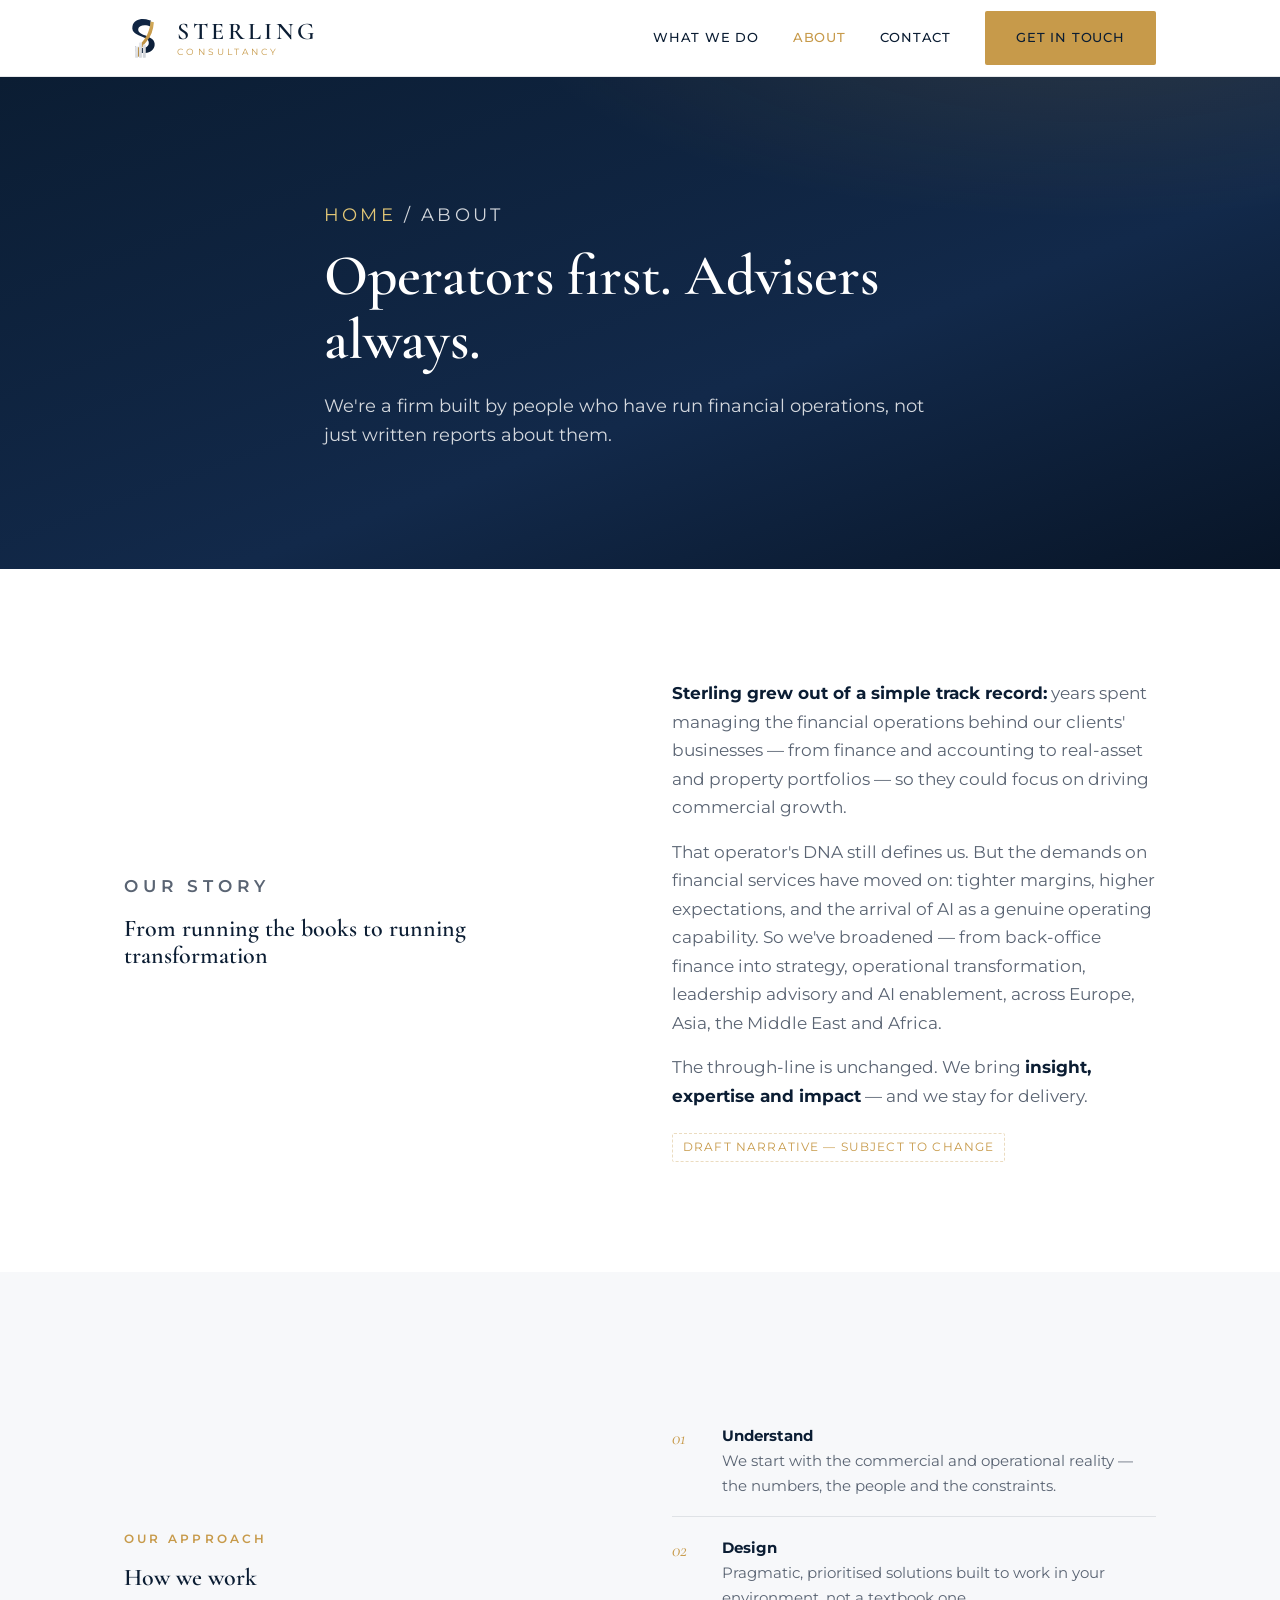
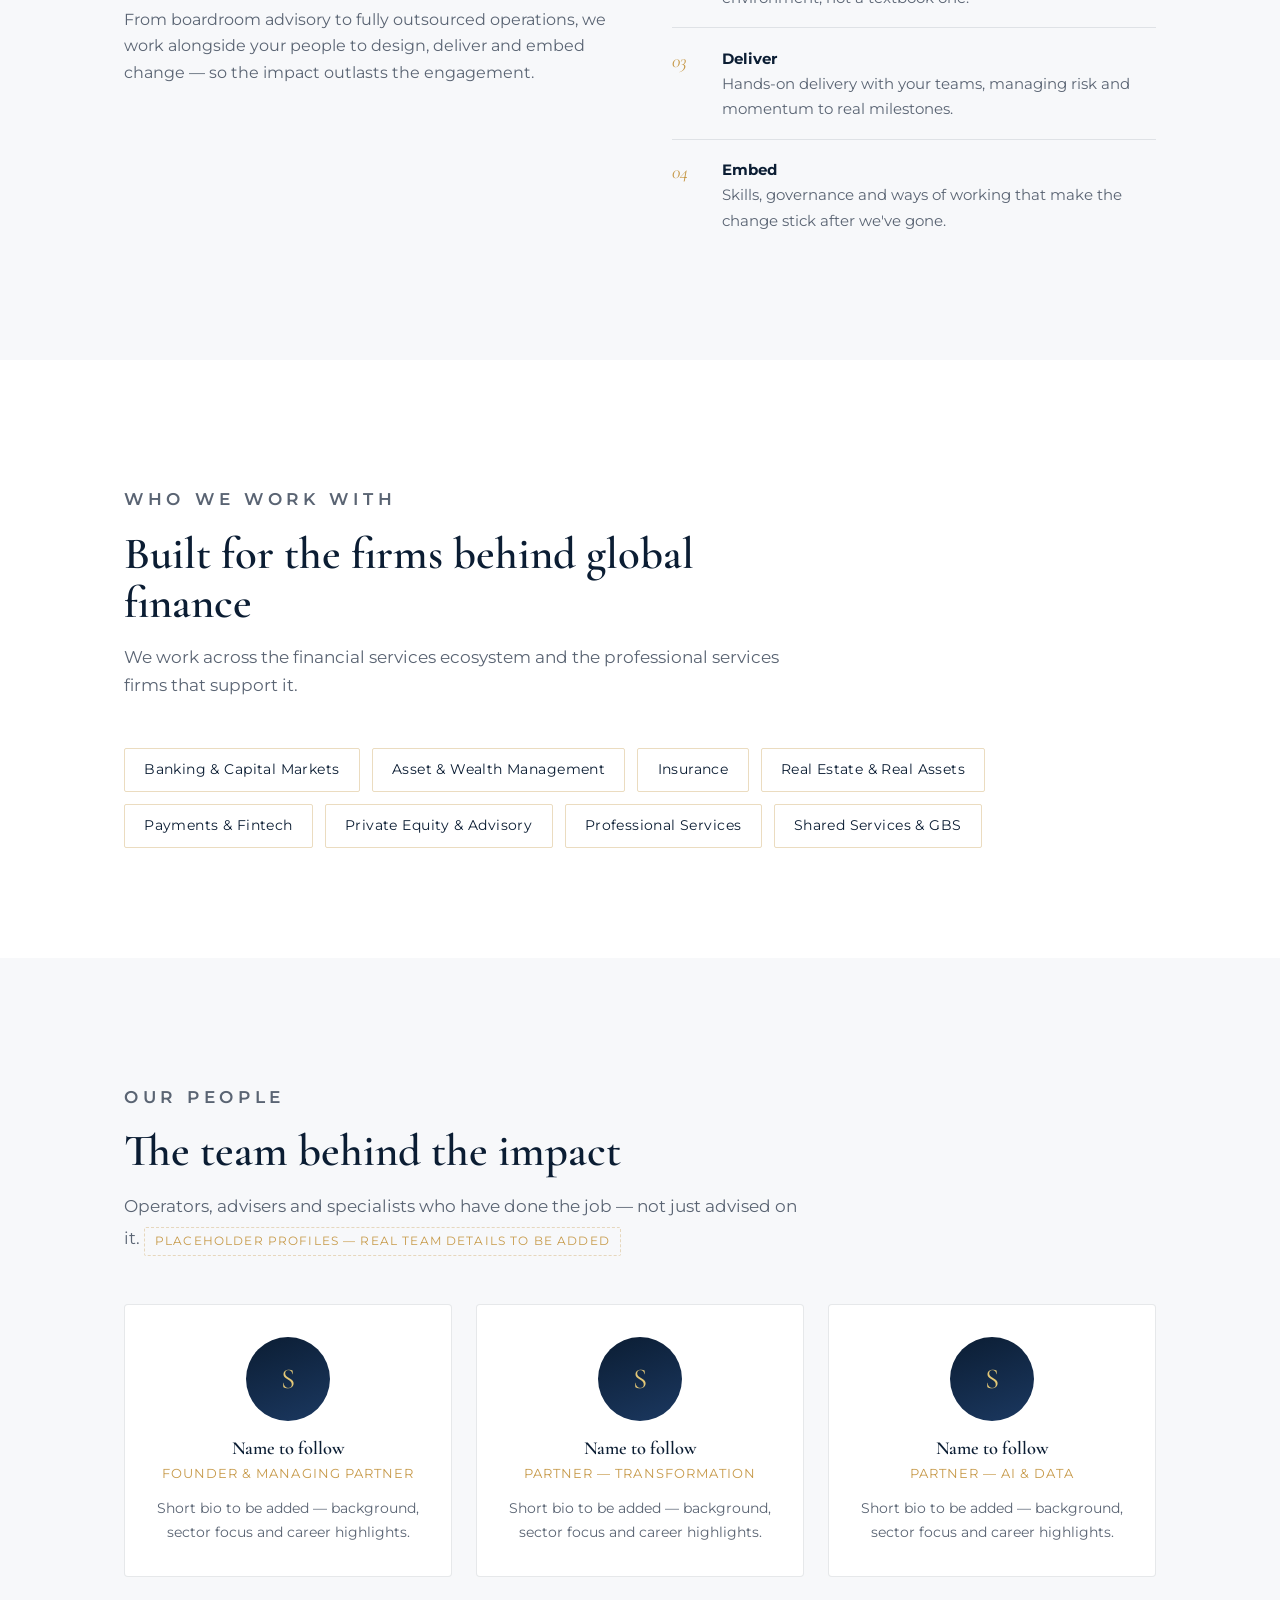
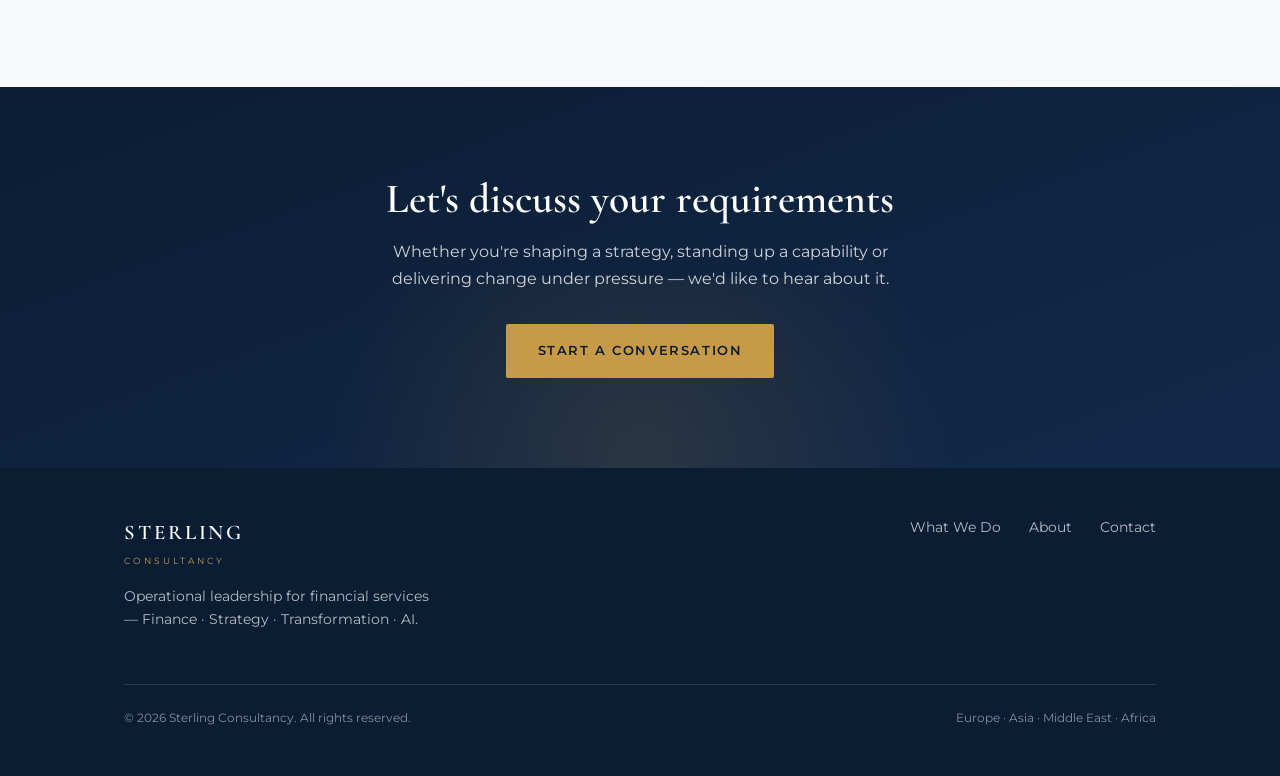
==== about.html @ 106e69ad "Restructure into multi-page site; add About/Team; add Pages preview workflow - Split single-page sit" ====
<!DOCTYPE html>
<html lang="en">
<head>
  <meta charset="UTF-8" />
  <meta name="viewport" content="width=device-width, initial-scale=1.0" />
  <title>About — Sterling Consultancy</title>
  <meta name="description" content="Sterling Consultancy is an operator-led firm bringing insight, expertise and impact to financial services — with heritage in running financial operations and real-asset finance, now spanning strategy, transformation and AI." />
  <link rel="icon" href="assets/logo-mark.svg" type="image/svg+xml" />
  <link rel="preconnect" href="https://fonts.googleapis.com" />
  <link rel="preconnect" href="https://fonts.gstatic.com" crossorigin />
  <link href="https://fonts.googleapis.com/css2?family=Cormorant+Garamond:ital,wght@0,500;0,600;1,500;1,600&family=Montserrat:wght@400;500;600&display=swap" rel="stylesheet" />
  <link rel="stylesheet" href="assets/styles.css" />
</head>
<body>

  <header class="site-header">
    <div class="container nav">
      <a class="brand" href="index.html" aria-label="Sterling Consultancy home">
        <img src="assets/logo-mark.svg" alt="" />
        <span class="brand-text"><span class="brand-name">STERLING</span><span class="brand-sub">Consultancy</span></span>
      </a>
      <nav class="nav-links" aria-label="Primary">
        <a href="services.html">What We Do</a>
        <a href="about.html" class="active" aria-current="page">About</a>
        <a href="contact.html">Contact</a>
        <a class="btn btn-gold" href="contact.html">Get in touch</a>
      </nav>
    </div>
  </header>

  <!-- ================= PAGE HERO ================= -->
  <section class="page-hero">
    <div class="container page-hero-inner">
      <p class="breadcrumb"><a href="index.html">Home</a> / About</p>
      <h1>Operators first. Advisers always.</h1>
      <p>We're a firm built by people who have run financial operations, not just written reports about them.</p>
    </div>
  </section>

  <!-- ================= STORY ================= -->
  <section class="section story">
    <div class="container split">
      <div>
        <p class="eyebrow">Our Story</p>
        <h2>From running the books to running transformation</h2>
      </div>
      <div>
        <p><strong>Sterling grew out of a simple track record:</strong> years spent managing the financial operations behind our clients' businesses — from finance and accounting to real-asset and property portfolios — so they could focus on driving commercial growth.</p>
        <p>That operator's DNA still defines us. But the demands on financial services have moved on: tighter margins, higher expectations, and the arrival of AI as a genuine operating capability. So we've broadened — from back-office finance into strategy, operational transformation, leadership advisory and AI enablement, across Europe, Asia, the Middle East and Africa.</p>
        <p>The through-line is unchanged. We bring <strong>insight, expertise and impact</strong> — and we stay for delivery.</p>
        <span class="subject-note">Draft narrative — subject to change</span>
      </div>
    </div>
  </section>

  <!-- ================= APPROACH ================= -->
  <section class="section alt" id="approach">
    <div class="container split">
      <div>
        <p class="eyebrow">Our Approach</p>
        <h2>How we work</h2>
        <p style="color:var(--muted); margin-top:1rem;">
          From boardroom advisory to fully outsourced operations, we work alongside your people
          to design, deliver and embed change — so the impact outlasts the engagement.
        </p>
      </div>
      <div>
        <ul class="approach-list">
          <li><span class="step">01</span><span><strong>Understand</strong><span>We start with the commercial and operational reality — the numbers, the people and the constraints.</span></span></li>
          <li><span class="step">02</span><span><strong>Design</strong><span>Pragmatic, prioritised solutions built to work in your environment, not a textbook one.</span></span></li>
          <li><span class="step">03</span><span><strong>Deliver</strong><span>Hands-on delivery with your teams, managing risk and momentum to real milestones.</span></span></li>
          <li><span class="step">04</span><span><strong>Embed</strong><span>Skills, governance and ways of working that make the change stick after we've gone.</span></span></li>
        </ul>
      </div>
    </div>
  </section>

  <!-- ================= SECTORS ================= -->
  <section class="section" id="sectors">
    <div class="container">
      <div class="section-head">
        <p class="eyebrow">Who We Work With</p>
        <h2>Built for the firms behind global finance</h2>
        <p>We work across the financial services ecosystem and the professional services firms that support it.</p>
      </div>
      <div class="tags">
        <span class="tag">Banking &amp; Capital Markets</span>
        <span class="tag">Asset &amp; Wealth Management</span>
        <span class="tag">Insurance</span>
        <span class="tag">Real Estate &amp; Real Assets</span>
        <span class="tag">Payments &amp; Fintech</span>
        <span class="tag">Private Equity &amp; Advisory</span>
        <span class="tag">Professional Services</span>
        <span class="tag">Shared Services &amp; GBS</span>
      </div>
    </div>
  </section>

  <!-- ================= TEAM (placeholder) ================= -->
  <section class="section alt" id="team">
    <div class="container">
      <div class="section-head">
        <p class="eyebrow">Our People</p>
        <h2>The team behind the impact</h2>
        <p>Operators, advisers and specialists who have done the job — not just advised on it.
          <span class="subject-note">Placeholder profiles — real team details to be added</span>
        </p>
      </div>
      <div class="team-grid">
        <div class="team-card">
          <div class="team-avatar">S</div>
          <h3>Name to follow</h3>
          <div class="role">Founder &amp; Managing Partner</div>
          <p>Short bio to be added — background, sector focus and career highlights.</p>
        </div>
        <div class="team-card">
          <div class="team-avatar">S</div>
          <h3>Name to follow</h3>
          <div class="role">Partner — Transformation</div>
          <p>Short bio to be added — background, sector focus and career highlights.</p>
        </div>
        <div class="team-card">
          <div class="team-avatar">S</div>
          <h3>Name to follow</h3>
          <div class="role">Partner — AI &amp; Data</div>
          <p>Short bio to be added — background, sector focus and career highlights.</p>
        </div>
      </div>
    </div>
  </section>

  <!-- ================= CTA ================= -->
  <section class="cta">
    <div class="container">
      <h2>Let's discuss your requirements</h2>
      <p>Whether you're shaping a strategy, standing up a capability or delivering change under pressure — we'd like to hear about it.</p>
      <a class="btn btn-gold" href="contact.html">Start a conversation</a>
    </div>
  </section>

  <footer class="site-footer">
    <div class="container">
      <div class="footer-grid">
        <div class="footer-brand">
          <span class="brand-name">STERLING</span><div class="brand-sub">Consultancy</div>
          <p style="margin-top:1rem; max-width:320px;">Operational leadership for financial services — Finance · Strategy · Transformation · AI.</p>
        </div>
        <nav class="footer-links" aria-label="Footer">
          <a href="services.html">What We Do</a>
          <a href="about.html">About</a>
          <a href="contact.html">Contact</a>
        </nav>
      </div>
      <div class="footer-bottom">
        <span>&copy; 2026 Sterling Consultancy. All rights reserved.</span>
        <span>Europe · Asia · Middle East · Africa</span>
      </div>
    </div>
  </footer>

</body>
</html>
---- assets/styles.css ----
/* =========================================================================
   Sterling Consultancy — brand stylesheet
   Brand palette is defined once, here, so a rename/rebrand is trivial.
   ========================================================================= */

:root {
  /* Brand palette (from brand guide) */
  --navy:      #0B1D33;
  --navy-800:  #12294a;
  --navy-700:  #1b3860;
  --gold:      #C79A4A;
  --gold-soft: #E4C877;
  --platinum:  #D9DADF;
  --white:     #FFFFFF;

  /* Working tokens */
  --ink:       #0B1D33;
  --muted:     #5a6473;
  --line:      rgba(11, 29, 51, 0.10);
  --line-gold: rgba(199, 154, 74, 0.35);
  --bg:        #ffffff;
  --bg-soft:   #f7f8fa;

  --serif: "Cormorant Garamond", "Times New Roman", Georgia, serif;
  --sans:  "Montserrat", "Helvetica Neue", Arial, system-ui, sans-serif;

  --maxw: 1160px;
  --pad: clamp(20px, 5vw, 64px);
}

* { box-sizing: border-box; }

html { scroll-behavior: smooth; }

body {
  margin: 0;
  font-family: var(--sans);
  color: var(--ink);
  background: var(--bg);
  line-height: 1.65;
  -webkit-font-smoothing: antialiased;
}

h1, h2, h3 { font-family: var(--serif); font-weight: 600; line-height: 1.1; margin: 0; }
p { margin: 0 0 1rem; }
a { color: inherit; text-decoration: none; }

.container { max-width: var(--maxw); margin: 0 auto; padding-inline: var(--pad); }

/* --- Small caps eyebrow --- */
.eyebrow {
  font-family: var(--sans);
  font-size: 0.72rem;
  letter-spacing: 0.28em;
  text-transform: uppercase;
  color: var(--gold);
  font-weight: 600;
  margin: 0 0 1rem;
}
.eyebrow.on-dark { color: var(--gold-soft); }

/* --- Buttons --- */
.btn {
  display: inline-block;
  font-family: var(--sans);
  font-size: 0.82rem;
  letter-spacing: 0.12em;
  text-transform: uppercase;
  font-weight: 600;
  padding: 0.95rem 1.9rem;
  border-radius: 2px;
  transition: all 0.2s ease;
  cursor: pointer;
  border: 1px solid transparent;
}
.btn-gold { background: var(--gold); color: var(--navy); }
.btn-gold:hover { background: var(--gold-soft); transform: translateY(-1px); }
.btn-outline { border-color: rgba(255,255,255,0.4); color: #fff; }
.btn-outline:hover { border-color: var(--gold); color: var(--gold-soft); }
.btn-outline-dark { border-color: var(--line-gold); color: var(--navy); }
.btn-outline-dark:hover { background: var(--navy); color: #fff; }

/* =========================================================================
   Header
   ========================================================================= */
.site-header {
  position: sticky; top: 0; z-index: 50;
  background: rgba(255,255,255,0.92);
  backdrop-filter: saturate(140%) blur(10px);
  border-bottom: 1px solid var(--line);
}
.nav {
  display: flex; align-items: center; justify-content: space-between;
  height: 76px;
}
.brand { display: flex; align-items: center; gap: 14px; }
.brand img { height: 46px; width: auto; display: block; }
.brand-text { display: flex; flex-direction: column; line-height: 1; }
.brand-name {
  font-family: var(--serif); font-size: 1.5rem; font-weight: 600;
  letter-spacing: 0.14em; color: var(--navy);
}
.brand-sub {
  font-family: var(--sans); font-size: 0.56rem; letter-spacing: 0.34em;
  text-transform: uppercase; color: var(--gold); margin-top: 4px;
}
.nav-links { display: flex; align-items: center; gap: 34px; }
.nav-links a {
  font-size: 0.8rem; letter-spacing: 0.06em; font-weight: 500; color: var(--navy);
  text-transform: uppercase;
}
.nav-links a:not(.btn):hover { color: var(--gold); }
.nav-links a.active:not(.btn) { color: var(--gold); }
.nav-toggle { display: none; background: none; border: 0; cursor: pointer; }

/* =========================================================================
   Hero
   ========================================================================= */
.hero {
  position: relative;
  background:
    radial-gradient(1200px 500px at 80% -10%, rgba(199,154,74,0.18), transparent 60%),
    linear-gradient(160deg, var(--navy) 0%, var(--navy-800) 55%, #081527 100%);
  color: #fff;
  overflow: hidden;
}
.hero::after {
  content: ""; position: absolute; right: -10%; bottom: -40%;
  width: 60vw; height: 60vw;
  background: radial-gradient(circle, rgba(199,154,74,0.10), transparent 62%);
  pointer-events: none;
}
.hero-inner { padding-block: clamp(80px, 13vw, 150px); max-width: 820px; position: relative; z-index: 1; }
.hero h1 {
  font-size: clamp(2.6rem, 6vw, 4.6rem);
  letter-spacing: 0.01em;
}
.hero h1 .accent { color: var(--gold-soft); font-style: italic; }
.hero-lead {
  font-size: clamp(1.05rem, 1.8vw, 1.25rem);
  color: rgba(255,255,255,0.82);
  max-width: 620px; margin-top: 1.6rem;
}
.hero-cta { display: flex; gap: 16px; margin-top: 2.4rem; flex-wrap: wrap; }
.hero-regions {
  display: flex; gap: 26px; flex-wrap: wrap; margin-top: 3.5rem;
  padding-top: 1.6rem; border-top: 1px solid rgba(255,255,255,0.14);
  font-size: 0.74rem; letter-spacing: 0.22em; text-transform: uppercase;
  color: rgba(255,255,255,0.7);
}
.hero-regions span { position: relative; }
.hero-regions span::before { content: "•"; color: var(--gold); margin-right: 26px; }
.hero-regions span:first-child::before { display: none; }

/* =========================================================================
   Interior page hero (compact)
   ========================================================================= */
.page-hero {
  background:
    radial-gradient(1000px 400px at 85% -20%, rgba(199,154,74,0.16), transparent 60%),
    linear-gradient(160deg, var(--navy) 0%, var(--navy-800) 60%, #081527 100%);
  color: #fff;
}
.page-hero-inner { padding-block: clamp(60px, 9vw, 104px); max-width: 760px; }
.page-hero h1 { font-size: clamp(2.2rem, 5vw, 3.6rem); }
.page-hero p { color: rgba(255,255,255,0.82); margin-top: 1.2rem; font-size: 1.1rem; max-width: 620px; }
.breadcrumb { font-size: 0.72rem; letter-spacing: 0.18em; text-transform: uppercase; color: rgba(255,255,255,0.55); margin-bottom: 1rem; }
.breadcrumb a { color: var(--gold-soft); }

/* =========================================================================
   Positioning strip
   ========================================================================= */
.positioning {
  background: var(--bg-soft); text-align: center;
  padding-block: clamp(50px, 7vw, 78px);
  border-bottom: 1px solid var(--line);
}
.positioning h2 {
  font-size: clamp(1.8rem, 4vw, 2.9rem); color: var(--navy);
}
.positioning .divider { width: 60px; height: 2px; background: var(--gold); margin: 1.4rem auto; }
.positioning p { max-width: 640px; margin: 0 auto; color: var(--muted); font-size: 1.05rem; }
.positioning .positioning-line {
  font-family: var(--serif); font-style: italic; font-size: clamp(1.2rem, 2.6vw, 1.7rem);
  color: var(--navy); margin-bottom: 1.2rem;
}

/* =========================================================================
   Section scaffolding
   ========================================================================= */
.section { padding-block: clamp(64px, 9vw, 110px); }
.section-head { max-width: 680px; margin-bottom: 3rem; }
.section-head h2 { font-size: clamp(1.9rem, 4vw, 2.8rem); color: var(--navy); }
.section-head p { color: var(--muted); margin-top: 1rem; font-size: 1.05rem; }
.section.alt { background: var(--bg-soft); }

/* --- Services grid --- */
.grid { display: grid; gap: 1px; background: var(--line); border: 1px solid var(--line); }
.grid.cols-3 { grid-template-columns: repeat(3, 1fr); }
.card {
  background: #fff; padding: 2.4rem 2rem; transition: background 0.25s ease;
}
.card:hover { background: #fcfbf8; }
.card .num { font-family: var(--serif); font-size: 0.95rem; color: var(--gold); font-style: italic; }
.card h3 { font-size: 1.3rem; color: var(--navy); margin: 0.9rem 0 0.7rem; }
.card p { color: var(--muted); font-size: 0.95rem; margin: 0; }
.card .icon { width: 34px; height: 34px; stroke: var(--gold); stroke-width: 1.4; fill: none; margin-bottom: 0.4rem; }

/* --- Approach / feature rows --- */
.split { display: grid; grid-template-columns: 1fr 1fr; gap: clamp(30px, 5vw, 70px); align-items: center; }
.approach-list { list-style: none; padding: 0; margin: 1.5rem 0 0; }
.approach-list li { padding: 1.1rem 0; border-bottom: 1px solid var(--line); display: flex; gap: 16px; }
.approach-list li:last-child { border-bottom: 0; }
.approach-list .step { font-family: var(--serif); font-style: italic; color: var(--gold); font-size: 1.2rem; min-width: 34px; }
.approach-list strong { color: var(--navy); display: block; }
.approach-list span { color: var(--muted); font-size: 0.95rem; }
.panel {
  background: linear-gradient(160deg, var(--navy) 0%, var(--navy-800) 100%);
  color: #fff; padding: clamp(34px, 5vw, 56px); border-radius: 4px;
  position: relative; overflow: hidden;
}
.panel::after {
  content:""; position:absolute; top:-30%; right:-20%; width: 50%; height: 80%;
  background: radial-gradient(circle, rgba(199,154,74,0.16), transparent 65%);
}
.panel .stat { position: relative; z-index: 1; margin-bottom: 1.8rem; }
.panel .stat:last-child { margin-bottom: 0; }
.panel .stat b { font-family: var(--serif); font-size: 2.6rem; color: var(--gold-soft); display: block; line-height: 1; }
.panel .stat span { color: rgba(255,255,255,0.75); font-size: 0.9rem; letter-spacing: 0.04em; }

/* --- Sectors --- */
.tags { display: flex; flex-wrap: wrap; gap: 12px; margin-top: 1.6rem; }
.tag {
  border: 1px solid var(--line-gold); color: var(--navy);
  padding: 0.6rem 1.2rem; border-radius: 2px; font-size: 0.86rem; letter-spacing: 0.03em;
}

/* --- Impact band --- */
.band {
  background: linear-gradient(160deg, var(--navy) 0%, #081527 100%);
  color: #fff; text-align: center; padding-block: clamp(46px, 6vw, 66px);
}
.band .words {
  font-family: var(--serif); font-size: clamp(1.4rem, 3.4vw, 2.3rem);
  letter-spacing: 0.14em; text-transform: uppercase;
}
.band .words b { color: var(--gold-soft); font-weight: 600; }
.band .words .dot { color: var(--gold); padding: 0 0.5em; }

/* --- Contact --- */
.contact { text-align: center; }
.contact .section-head { margin: 0 auto 2rem; }
.contact-inner { max-width: 720px; margin: 0 auto; }
.contact-form { text-align: left; margin-top: 0.5rem; }
.field-row { display: grid; grid-template-columns: 1fr 1fr; gap: 20px; }
.field { display: block; margin-bottom: 20px; }
.field span {
  display: block; font-size: 0.72rem; letter-spacing: 0.14em; text-transform: uppercase;
  font-weight: 600; color: var(--navy); margin-bottom: 8px;
}
.field input, .field textarea {
  width: 100%; font-family: var(--sans); font-size: 1rem; color: var(--ink);
  padding: 0.8rem 0.9rem; border: 1px solid var(--line); border-radius: 2px;
  background: #fff; transition: border-color 0.2s ease;
}
.field input:focus, .field textarea:focus {
  outline: none; border-color: var(--gold); box-shadow: 0 0 0 3px rgba(199,154,74,0.12);
}
.field textarea { resize: vertical; }
.contact-form .btn { margin-top: 6px; }
.contact-note { color: var(--muted); font-size: 0.88rem; margin-top: 1.6rem; }
.contact-note a { color: var(--navy); border-bottom: 1px solid var(--gold); }
.contact-note a:hover { color: var(--gold); }
@media (max-width: 560px) { .field-row { grid-template-columns: 1fr; gap: 0; } }

/* =========================================================================
   Service detail rows (Services page)
   ========================================================================= */
.service-row {
  display: grid; grid-template-columns: 90px 1fr; gap: clamp(20px, 4vw, 48px);
  padding-block: clamp(34px, 5vw, 52px); border-top: 1px solid var(--line);
  align-items: start;
}
.service-row:first-of-type { border-top: 0; }
.service-row .s-num { font-family: var(--serif); font-style: italic; font-size: 2.4rem; color: var(--gold); line-height: 1; }
.service-row h3 { font-size: 1.6rem; color: var(--navy); margin-bottom: 0.8rem; }
.service-row .lead { color: var(--muted); font-size: 1.02rem; margin-bottom: 1.2rem; }
.service-row ul { list-style: none; padding: 0; margin: 0; display: grid; grid-template-columns: 1fr 1fr; gap: 0.5rem 1.6rem; }
.service-row li { position: relative; padding-left: 1.4rem; color: var(--ink); font-size: 0.94rem; }
.service-row li::before { content: "—"; position: absolute; left: 0; color: var(--gold); }

/* =========================================================================
   Story (About page)
   ========================================================================= */
.story p { font-size: 1.08rem; color: var(--muted); }
.story p strong { color: var(--navy); }
.subject-note {
  display: inline-block; margin-top: 0.4rem; font-size: 0.72rem; letter-spacing: 0.1em;
  text-transform: uppercase; color: var(--gold); border: 1px dashed var(--line-gold);
  padding: 4px 10px; border-radius: 2px;
}

/* --- Team grid (placeholder) --- */
.team-grid { display: grid; grid-template-columns: repeat(3, 1fr); gap: 24px; margin-top: 2rem; }
.team-card { text-align: center; padding: 2rem 1.2rem; border: 1px solid var(--line); border-radius: 4px; background: #fff; }
.team-avatar {
  width: 84px; height: 84px; border-radius: 50%; margin: 0 auto 1.1rem;
  background: linear-gradient(160deg, var(--navy) 0%, var(--navy-700) 100%);
  display: flex; align-items: center; justify-content: center;
  font-family: var(--serif); font-size: 1.8rem; color: var(--gold-soft);
}
.team-card h3 { font-size: 1.15rem; color: var(--navy); }
.team-card .role { color: var(--gold); font-size: 0.82rem; letter-spacing: 0.08em; text-transform: uppercase; margin-top: 4px; }
.team-card p { color: var(--muted); font-size: 0.9rem; margin-top: 0.8rem; margin-bottom: 0; }

/* =========================================================================
   CTA band
   ========================================================================= */
.cta {
  background: linear-gradient(160deg, var(--navy) 0%, var(--navy-800) 100%);
  color: #fff; text-align: center; padding-block: clamp(56px, 8vw, 90px);
  position: relative; overflow: hidden;
}
.cta::after {
  content:""; position:absolute; bottom:-40%; left:50%; transform:translateX(-50%);
  width: 70%; height: 90%; background: radial-gradient(circle, rgba(199,154,74,0.14), transparent 65%);
}
.cta h2 { font-size: clamp(1.8rem, 4vw, 2.6rem); position: relative; z-index: 1; }
.cta p { color: rgba(255,255,255,0.8); max-width: 520px; margin: 1rem auto 2rem; position: relative; z-index: 1; }
.cta .btn { position: relative; z-index: 1; }

/* =========================================================================
   Footer
   ========================================================================= */
.site-footer {
  background: var(--navy); color: rgba(255,255,255,0.7);
  padding-block: 3rem; font-size: 0.85rem;
}
.footer-grid { display: flex; justify-content: space-between; align-items: flex-start; gap: 30px; flex-wrap: wrap; }
.footer-brand .brand-name { color: #fff; font-size: 1.3rem; }
.footer-brand .brand-sub { color: var(--gold); }
.footer-links { display: flex; gap: 28px; flex-wrap: wrap; }
.footer-links a:hover { color: var(--gold-soft); }
.footer-bottom {
  margin-top: 2.4rem; padding-top: 1.4rem; border-top: 1px solid rgba(255,255,255,0.12);
  display: flex; justify-content: space-between; gap: 16px; flex-wrap: wrap;
  font-size: 0.78rem; color: rgba(255,255,255,0.5);
}

/* =========================================================================
   Responsive
   ========================================================================= */
@media (max-width: 860px) {
  .grid.cols-3 { grid-template-columns: 1fr 1fr; }
  .split { grid-template-columns: 1fr; }
  .team-grid { grid-template-columns: 1fr 1fr; }
  .service-row ul { grid-template-columns: 1fr; }
  .nav-links { display: none; }
}
@media (max-width: 560px) {
  .grid.cols-3 { grid-template-columns: 1fr; }
  .team-grid { grid-template-columns: 1fr; }
  .service-row { grid-template-columns: 1fr; gap: 8px; }
  .service-row .s-num { font-size: 1.8rem; }
  .brand-name { font-size: 1.25rem; }
  .hero-regions { gap: 14px; }
  .hero-regions span::before { margin-right: 14px; }
}
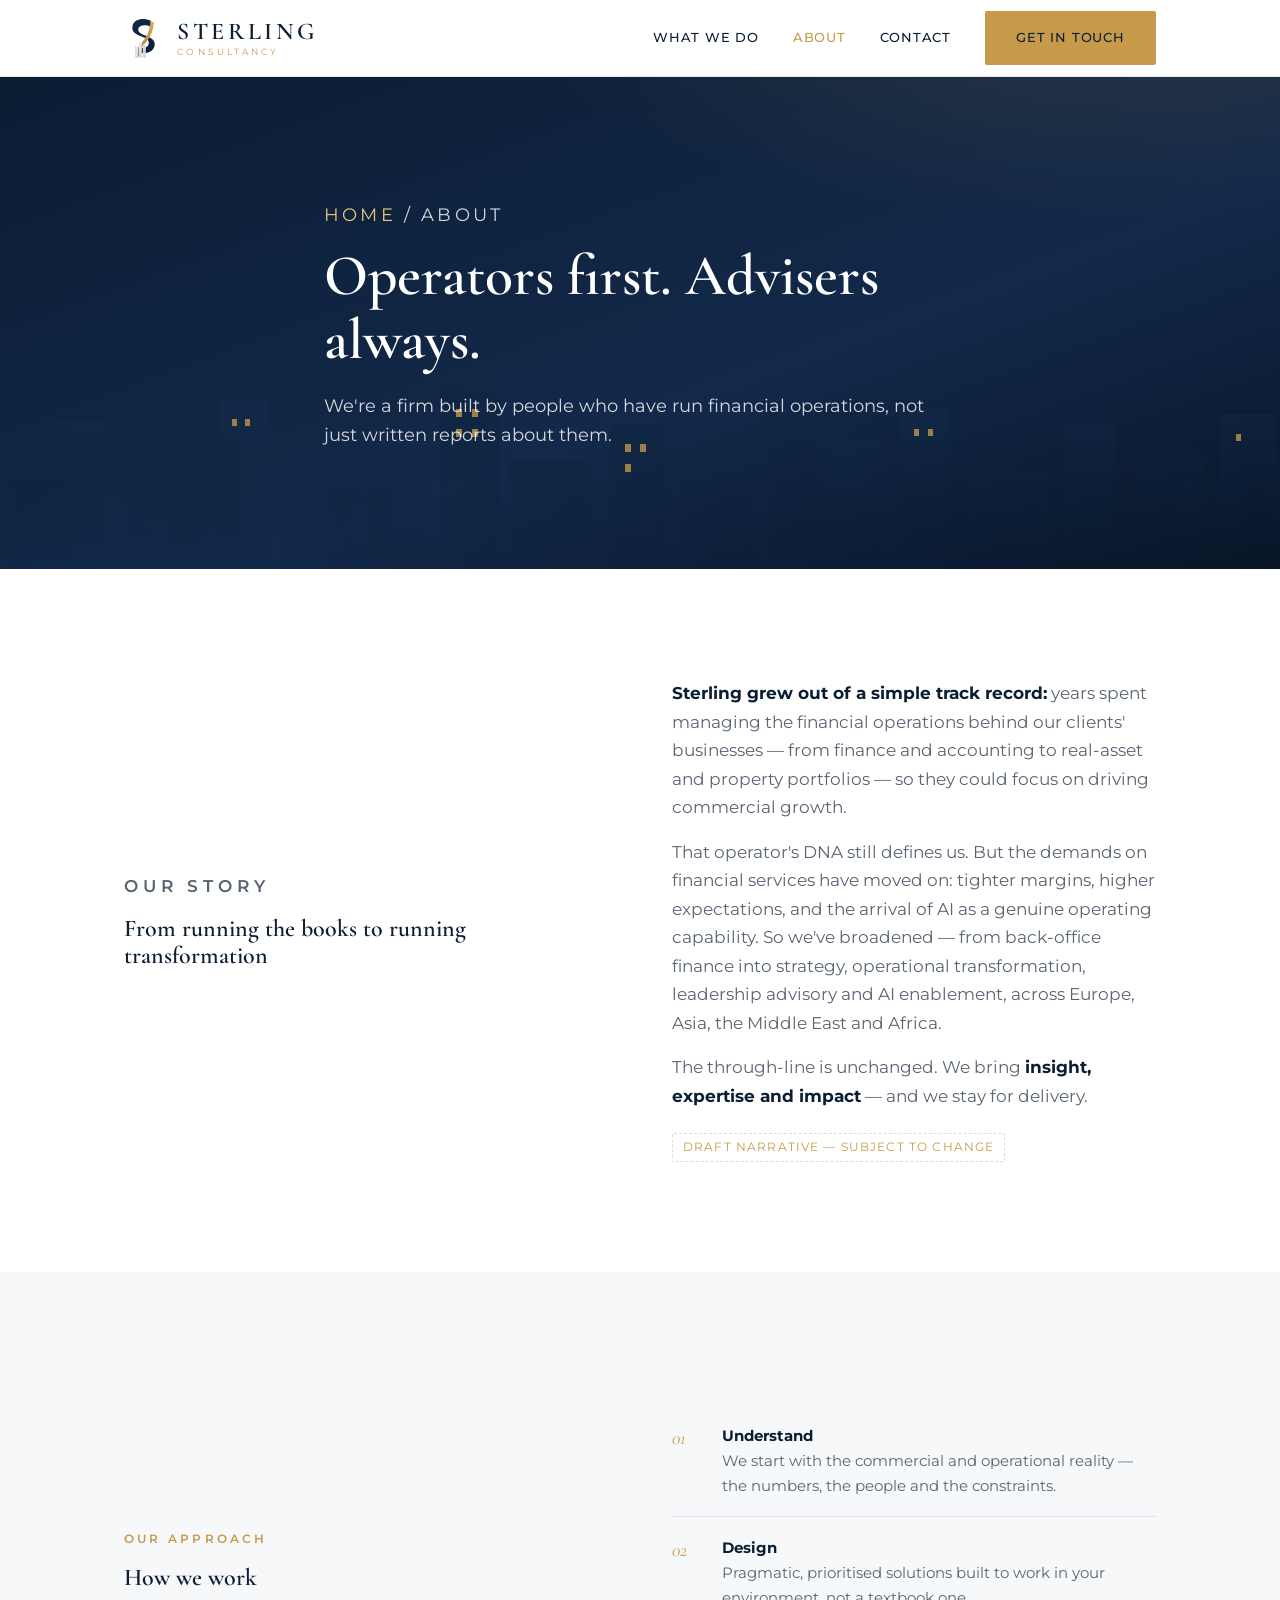
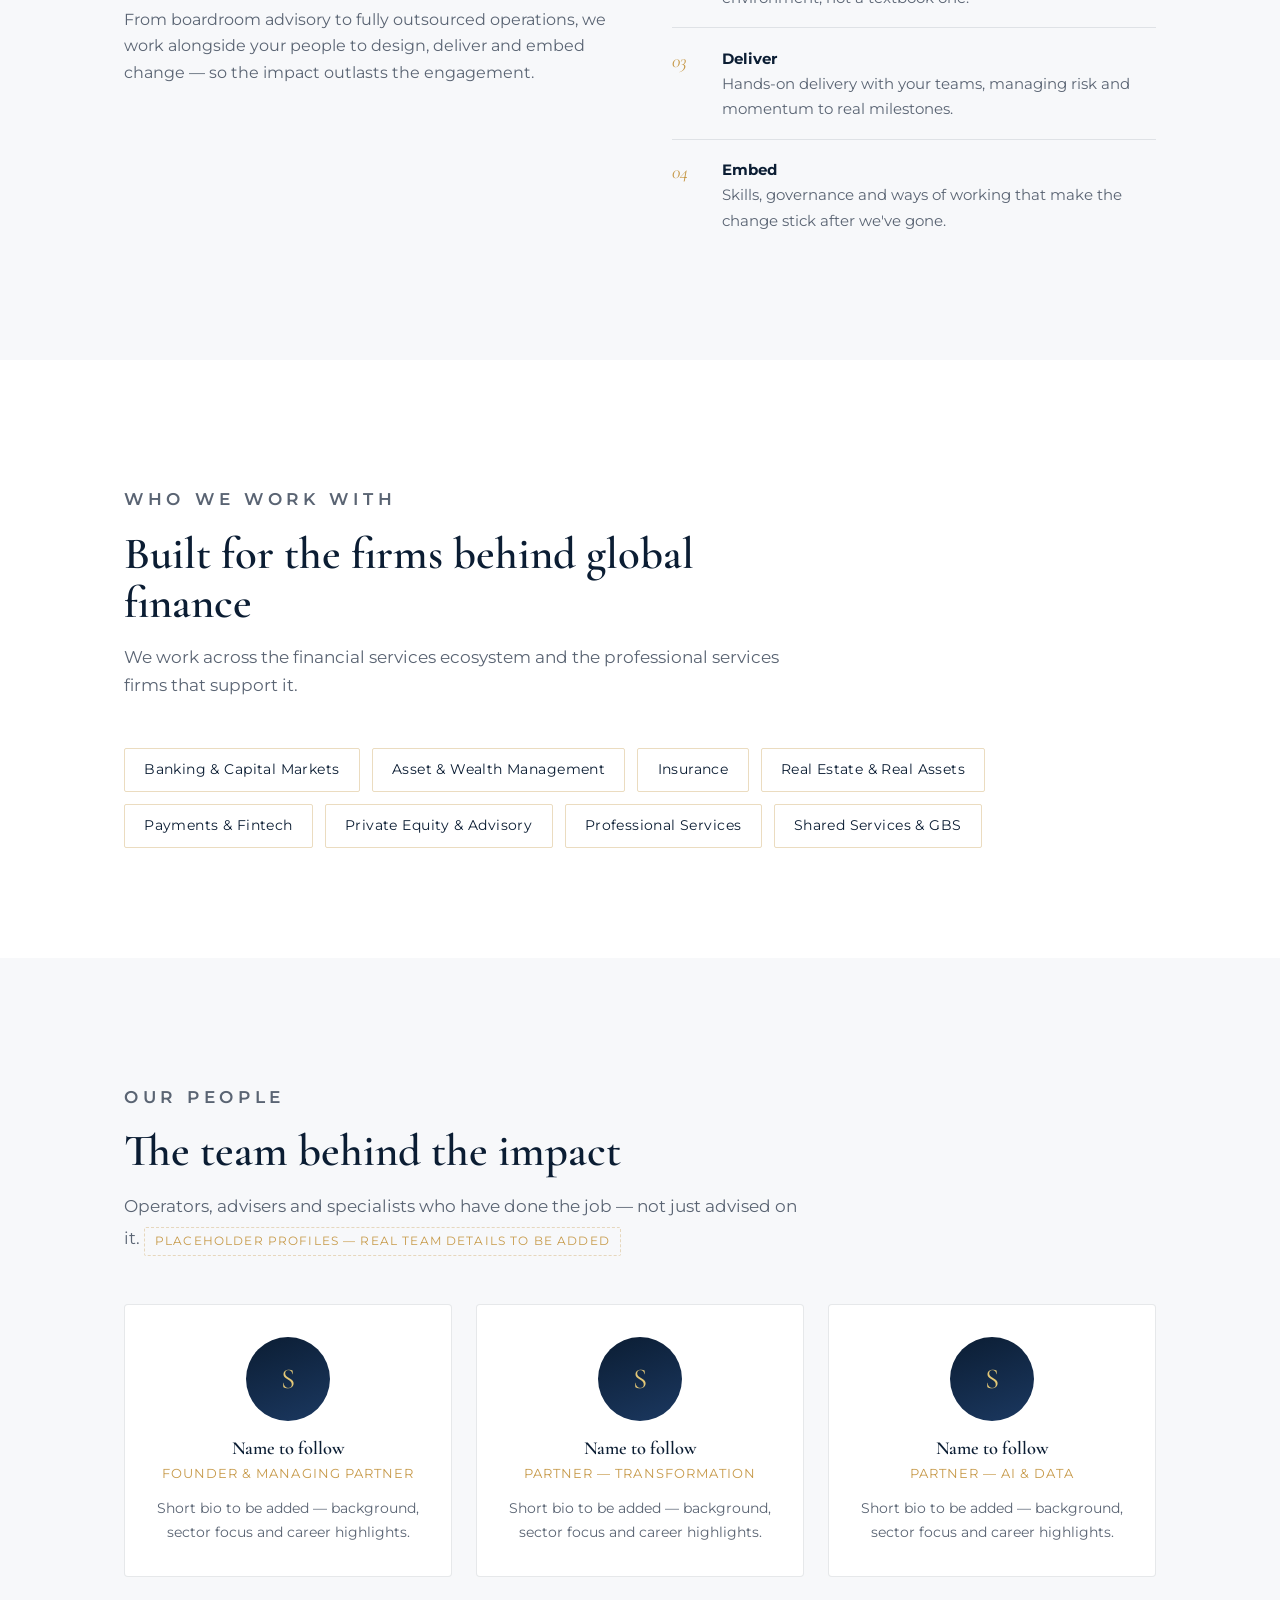
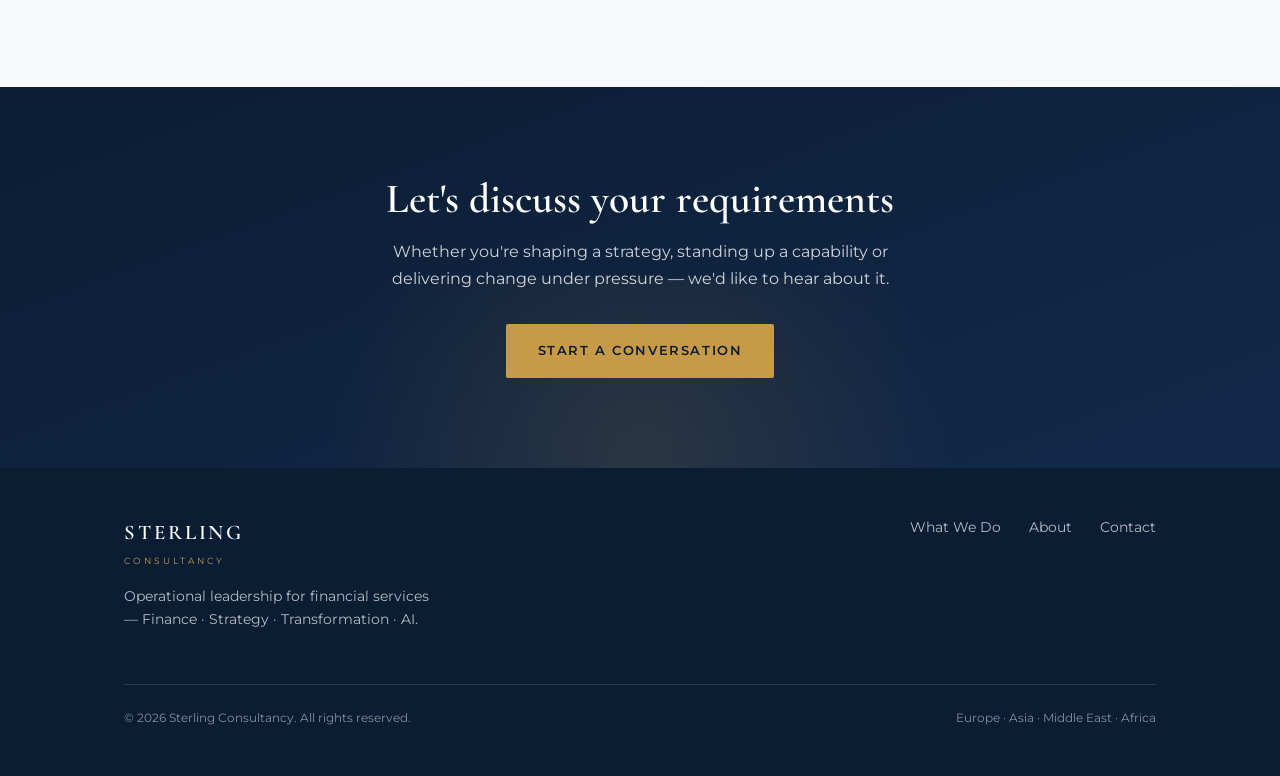
==== commit 7f4b6bc1: "Add bespoke visual layer: skyline hero, service icons, globe graphic - Hero + interior page heroes: " ====
--- a/about.html
+++ b/about.html
@@ -30,6 +30,7 @@
 
   <!-- ================= PAGE HERO ================= -->
   <section class="page-hero">
+    <img class="hero-skyline" src="assets/skyline.svg" alt="" aria-hidden="true" />
     <div class="container page-hero-inner">
       <p class="breadcrumb"><a href="index.html">Home</a> / About</p>
       <h1>Operators first. Advisers always.</h1>
--- a/assets/styles.css
+++ b/assets/styles.css
@@ -130,6 +130,11 @@
   background: radial-gradient(circle, rgba(199,154,74,0.10), transparent 62%);
   pointer-events: none;
 }
+.hero-skyline {
+  position: absolute; left: 0; right: 0; bottom: 0; width: 100%;
+  height: clamp(140px, 20vw, 240px); object-fit: cover; object-position: bottom;
+  pointer-events: none; z-index: 0; opacity: 0.9;
+}
 .hero-inner { padding-block: clamp(80px, 13vw, 150px); max-width: 820px; position: relative; z-index: 1; }
 .hero h1 {
   font-size: clamp(2.6rem, 6vw, 4.6rem);
@@ -156,12 +161,13 @@
    Interior page hero (compact)
    ========================================================================= */
 .page-hero {
+  position: relative; overflow: hidden;
   background:
     radial-gradient(1000px 400px at 85% -20%, rgba(199,154,74,0.16), transparent 60%),
     linear-gradient(160deg, var(--navy) 0%, var(--navy-800) 60%, #081527 100%);
   color: #fff;
 }
-.page-hero-inner { padding-block: clamp(60px, 9vw, 104px); max-width: 760px; }
+.page-hero-inner { padding-block: clamp(60px, 9vw, 104px); max-width: 760px; position: relative; z-index: 1; }
 .page-hero h1 { font-size: clamp(2.2rem, 5vw, 3.6rem); }
 .page-hero p { color: rgba(255,255,255,0.82); margin-top: 1.2rem; font-size: 1.1rem; max-width: 620px; }
 .breadcrumb { font-size: 0.72rem; letter-spacing: 0.18em; text-transform: uppercase; color: rgba(255,255,255,0.55); margin-bottom: 1rem; }
@@ -201,8 +207,11 @@
   background: #fff; padding: 2.4rem 2rem; transition: background 0.25s ease;
 }
 .card:hover { background: #fcfbf8; }
-.card .num { font-family: var(--serif); font-size: 0.95rem; color: var(--gold); font-style: italic; }
-.card h3 { font-size: 1.3rem; color: var(--navy); margin: 0.9rem 0 0.7rem; }
+.card-top { display: flex; align-items: center; justify-content: space-between; }
+.card-icon { width: 42px; height: 42px; color: var(--gold); display: block; }
+.card-icon svg { width: 100%; height: 100%; stroke: currentColor; fill: none; stroke-width: 1.5; stroke-linecap: round; stroke-linejoin: round; }
+.card .num { font-family: var(--serif); font-size: 1.4rem; color: rgba(199,154,74,0.35); font-style: italic; }
+.card h3 { font-size: 1.3rem; color: var(--navy); margin: 1rem 0 0.7rem; }
 .card p { color: var(--muted); font-size: 0.95rem; margin: 0; }
 .card .icon { width: 34px; height: 34px; stroke: var(--gold); stroke-width: 1.4; fill: none; margin-bottom: 0.4rem; }
 
@@ -282,7 +291,10 @@
   align-items: start;
 }
 .service-row:first-of-type { border-top: 0; }
+.service-row .s-col { display: flex; flex-direction: column; align-items: flex-start; gap: 12px; }
 .service-row .s-num { font-family: var(--serif); font-style: italic; font-size: 2.4rem; color: var(--gold); line-height: 1; }
+.service-row .row-icon { width: 44px; height: 44px; color: var(--gold); }
+.service-row .row-icon svg { width: 100%; height: 100%; stroke: currentColor; fill: none; stroke-width: 1.5; stroke-linecap: round; stroke-linejoin: round; }
 .service-row h3 { font-size: 1.6rem; color: var(--navy); margin-bottom: 0.8rem; }
 .service-row .lead { color: var(--muted); font-size: 1.02rem; margin-bottom: 1.2rem; }
 .service-row ul { list-style: none; padding: 0; margin: 0; display: grid; grid-template-columns: 1fr 1fr; gap: 0.5rem 1.6rem; }
@@ -312,6 +324,24 @@
 .team-card h3 { font-size: 1.15rem; color: var(--navy); }
 .team-card .role { color: var(--gold); font-size: 0.82rem; letter-spacing: 0.08em; text-transform: uppercase; margin-top: 4px; }
 .team-card p { color: var(--muted); font-size: 0.9rem; margin-top: 0.8rem; margin-bottom: 0; }
+
+/* =========================================================================
+   Global reach (dark, with globe)
+   ========================================================================= */
+.reach {
+  position: relative; overflow: hidden;
+  background: linear-gradient(160deg, var(--navy) 0%, var(--navy-800) 55%, #081527 100%);
+  color: #fff;
+}
+.reach .eyebrow { color: var(--gold-soft); }
+.reach h2 { color: #fff; }
+.reach .split { align-items: center; position: relative; z-index: 1; }
+.reach .lead-copy { color: rgba(255,255,255,0.8); margin-top: 1rem; }
+.reach-globe { width: 100%; max-width: 520px; height: auto; margin: 0 auto; display: block; filter: drop-shadow(0 10px 40px rgba(0,0,0,0.4)); }
+.reach-regions { list-style: none; padding: 0; margin: 1.8rem 0 0; display: grid; grid-template-columns: 1fr 1fr; gap: 1.1rem 1.4rem; }
+.reach-regions li { border-left: 2px solid var(--gold); padding-left: 0.9rem; }
+.reach-regions b { display: block; font-family: var(--serif); font-size: 1.25rem; color: var(--gold-soft); }
+.reach-regions span { font-size: 0.86rem; color: rgba(255,255,255,0.7); }
 
 /* =========================================================================
    CTA band
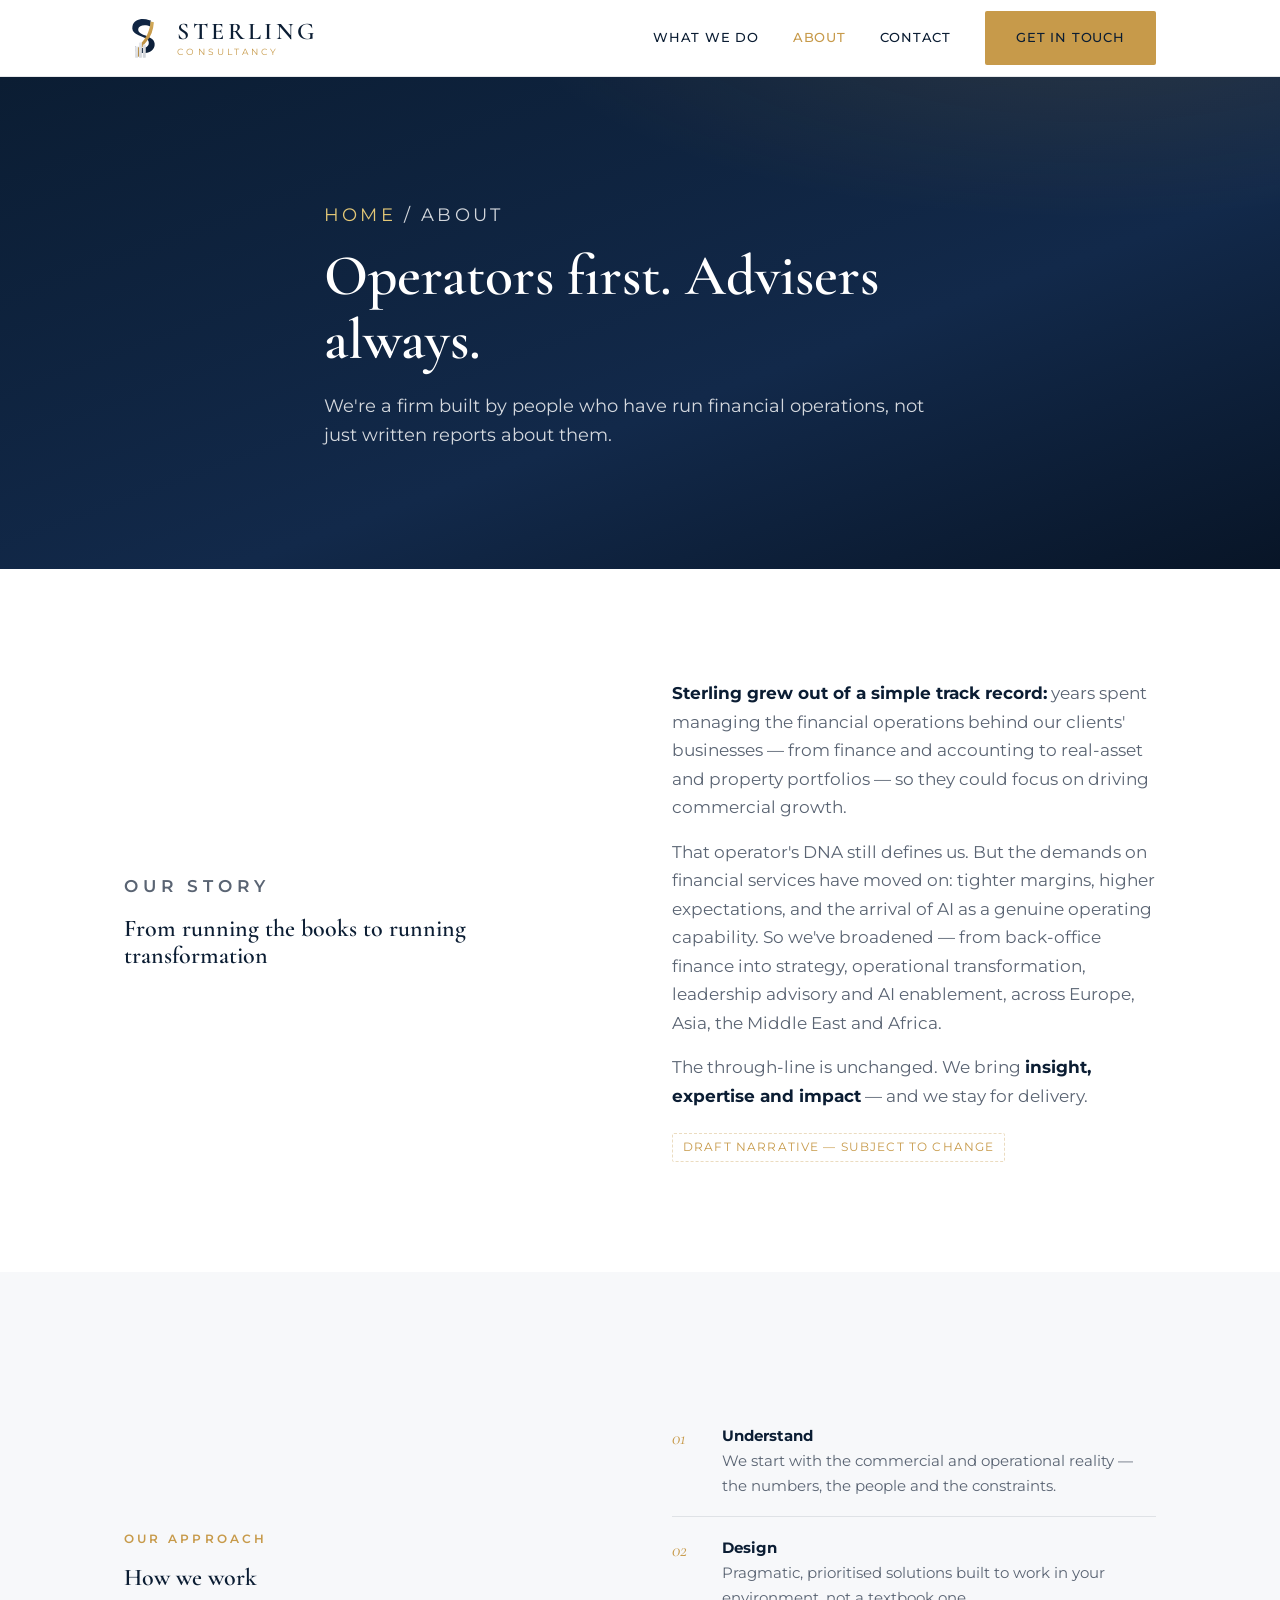
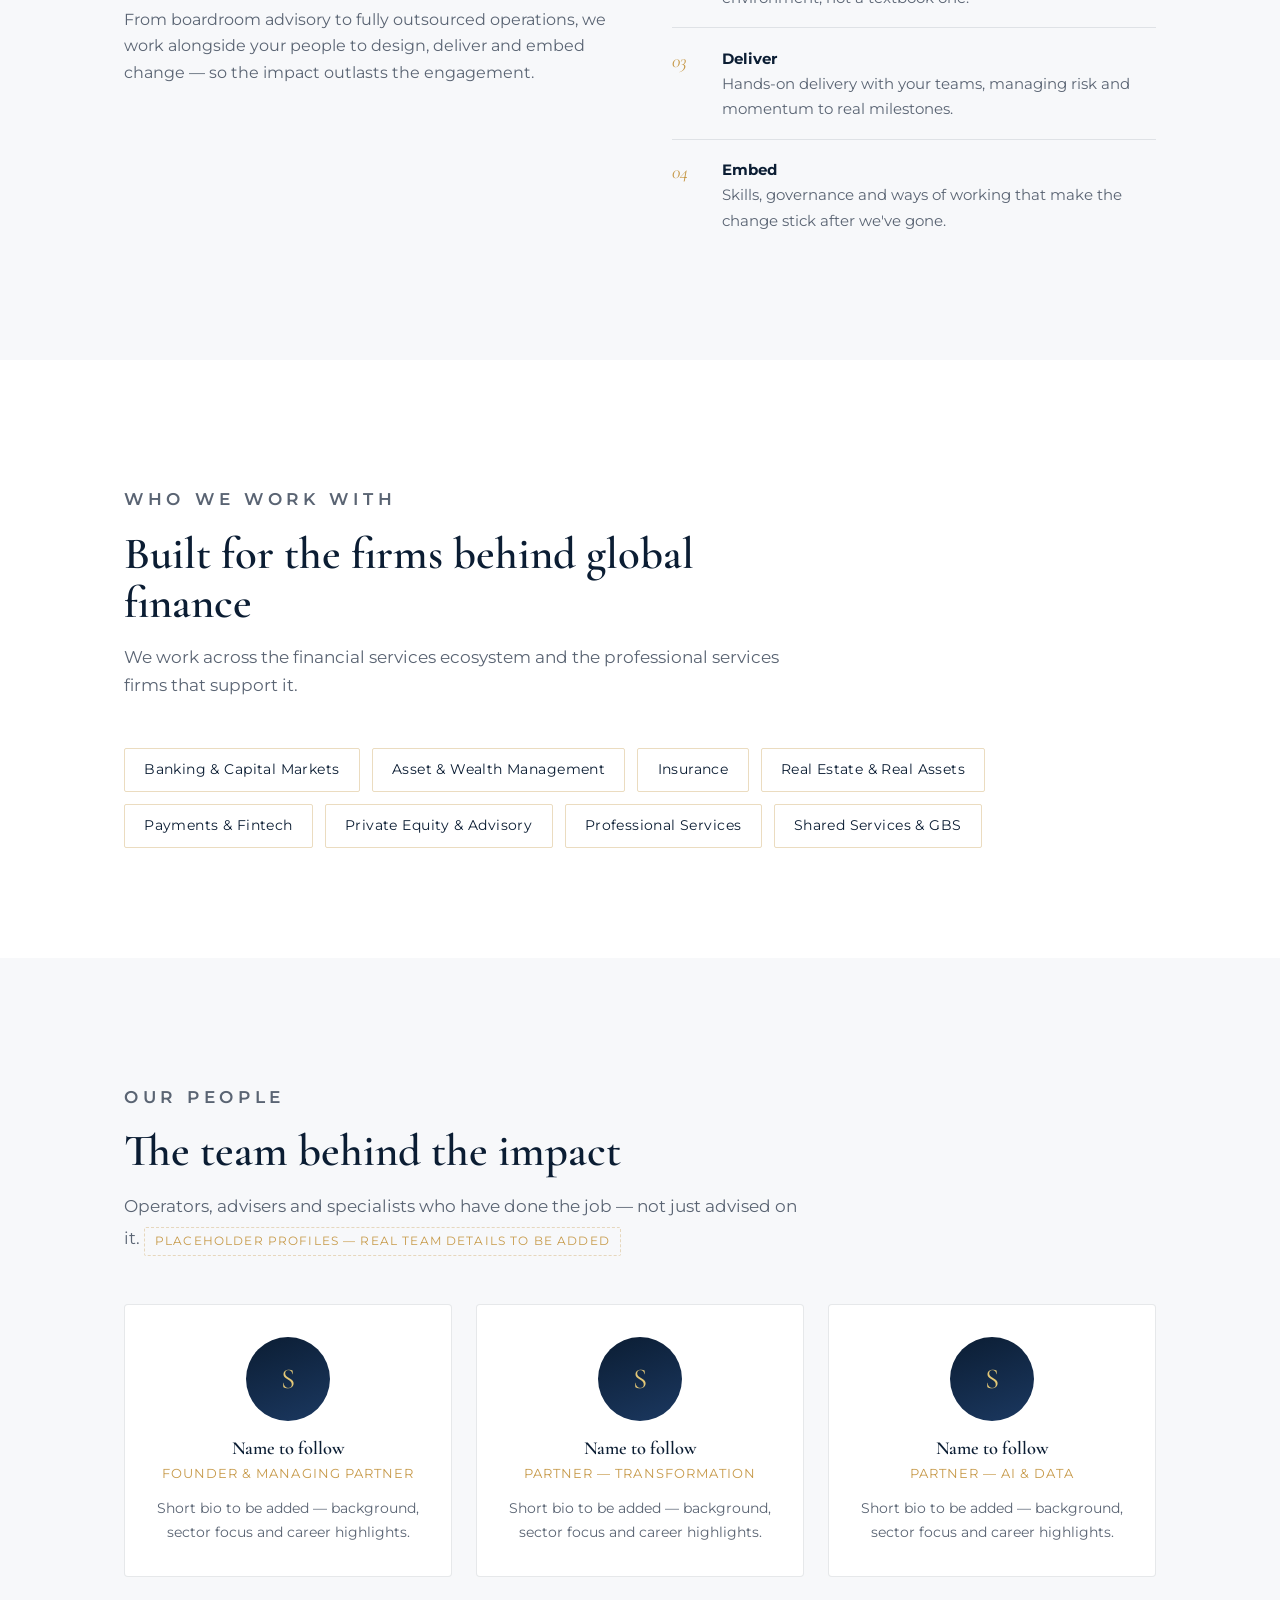
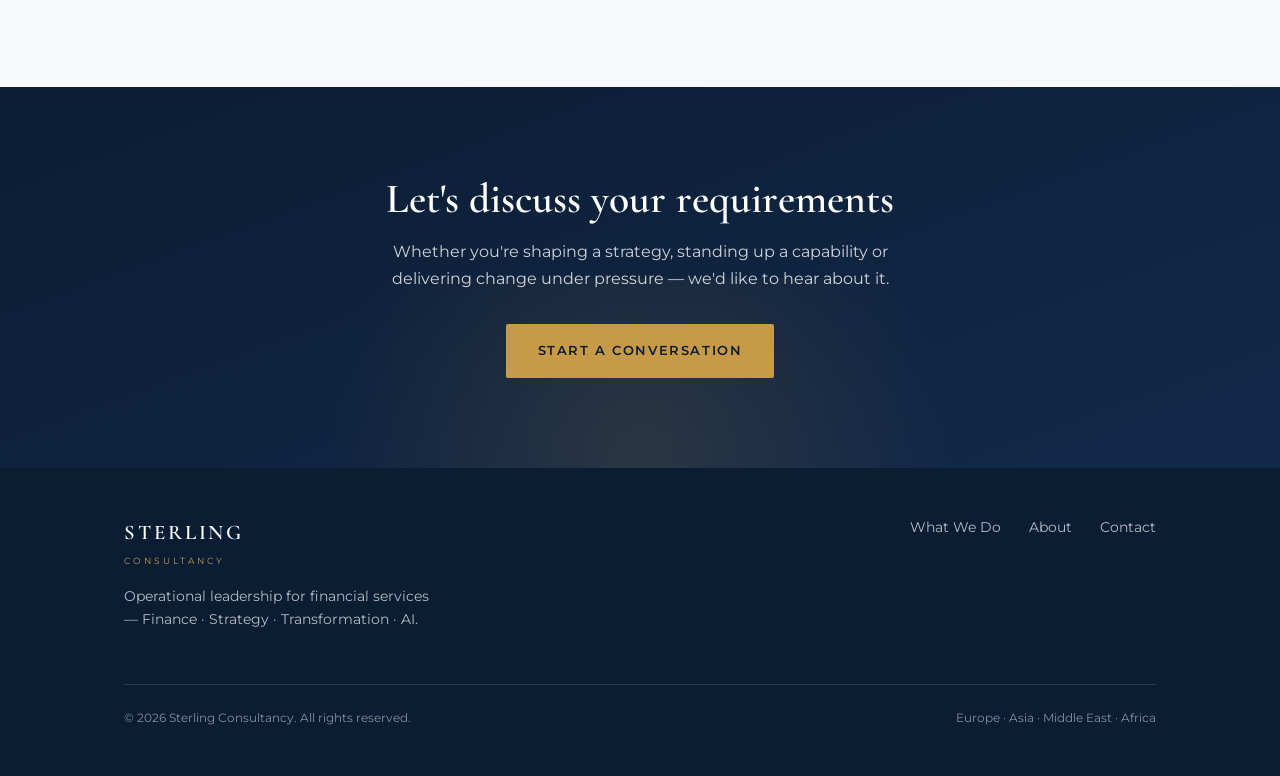
==== commit 9b29d550: "Remove skyline graphic from page headers Drop the hero/page-hero skyline (buildings with gold window" ====
--- a/about.html
+++ b/about.html
@@ -9,7 +9,7 @@
   <link rel="preconnect" href="https://fonts.googleapis.com" />
   <link rel="preconnect" href="https://fonts.gstatic.com" crossorigin />
   <link href="https://fonts.googleapis.com/css2?family=Cormorant+Garamond:ital,wght@0,500;0,600;1,500;1,600&family=Montserrat:wght@400;500;600&display=swap" rel="stylesheet" />
-  <link rel="stylesheet" href="assets/styles.css" />
+  <link rel="stylesheet" href="assets/styles.css?v=3" />
 </head>
 <body>
 
@@ -30,7 +30,6 @@
 
   <!-- ================= PAGE HERO ================= -->
   <section class="page-hero">
-    <img class="hero-skyline" src="assets/skyline.svg" alt="" aria-hidden="true" />
     <div class="container page-hero-inner">
       <p class="breadcrumb"><a href="index.html">Home</a> / About</p>
       <h1>Operators first. Advisers always.</h1>
--- a/assets/styles.css
+++ b/assets/styles.css
@@ -130,11 +130,6 @@
   background: radial-gradient(circle, rgba(199,154,74,0.10), transparent 62%);
   pointer-events: none;
 }
-.hero-skyline {
-  position: absolute; left: 0; right: 0; bottom: 0; width: 100%;
-  height: clamp(140px, 20vw, 240px); object-fit: cover; object-position: bottom;
-  pointer-events: none; z-index: 0; opacity: 0.9;
-}
 .hero-inner { padding-block: clamp(80px, 13vw, 150px); max-width: 820px; position: relative; z-index: 1; }
 .hero h1 {
   font-size: clamp(2.6rem, 6vw, 4.6rem);
@@ -208,8 +203,8 @@
 }
 .card:hover { background: #fcfbf8; }
 .card-top { display: flex; align-items: center; justify-content: space-between; }
-.card-icon { width: 42px; height: 42px; color: var(--gold); display: block; }
-.card-icon svg { width: 100%; height: 100%; stroke: currentColor; fill: none; stroke-width: 1.5; stroke-linecap: round; stroke-linejoin: round; }
+.card-icon { display: inline-flex; align-items: center; justify-content: center; width: 42px; height: 42px; color: var(--gold); flex: none; }
+.card-icon svg { display: block; width: 42px; height: 42px; stroke: currentColor; fill: none; }
 .card .num { font-family: var(--serif); font-size: 1.4rem; color: rgba(199,154,74,0.35); font-style: italic; }
 .card h3 { font-size: 1.3rem; color: var(--navy); margin: 1rem 0 0.7rem; }
 .card p { color: var(--muted); font-size: 0.95rem; margin: 0; }
@@ -293,8 +288,8 @@
 .service-row:first-of-type { border-top: 0; }
 .service-row .s-col { display: flex; flex-direction: column; align-items: flex-start; gap: 12px; }
 .service-row .s-num { font-family: var(--serif); font-style: italic; font-size: 2.4rem; color: var(--gold); line-height: 1; }
-.service-row .row-icon { width: 44px; height: 44px; color: var(--gold); }
-.service-row .row-icon svg { width: 100%; height: 100%; stroke: currentColor; fill: none; stroke-width: 1.5; stroke-linecap: round; stroke-linejoin: round; }
+.service-row .row-icon { display: inline-flex; width: 44px; height: 44px; color: var(--gold); flex: none; }
+.service-row .row-icon svg { display: block; width: 44px; height: 44px; stroke: currentColor; fill: none; }
 .service-row h3 { font-size: 1.6rem; color: var(--navy); margin-bottom: 0.8rem; }
 .service-row .lead { color: var(--muted); font-size: 1.02rem; margin-bottom: 1.2rem; }
 .service-row ul { list-style: none; padding: 0; margin: 0; display: grid; grid-template-columns: 1fr 1fr; gap: 0.5rem 1.6rem; }
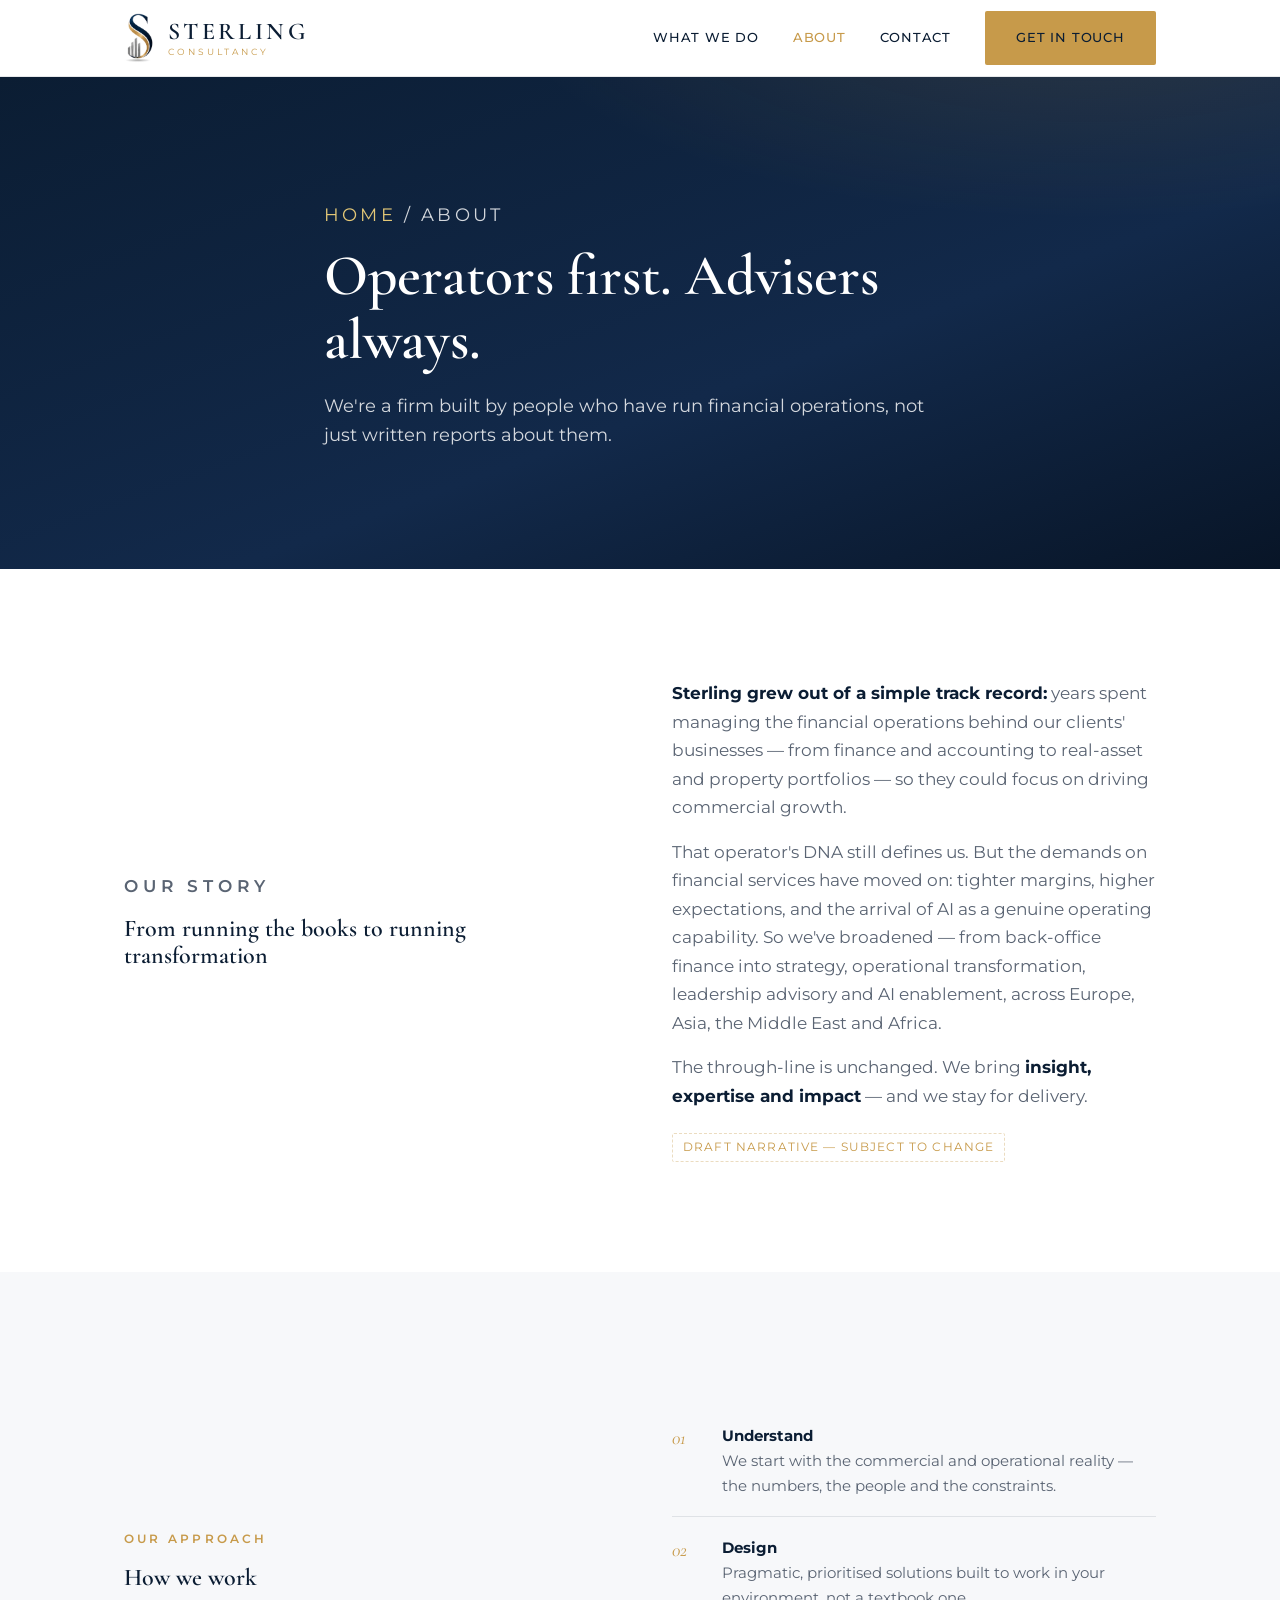
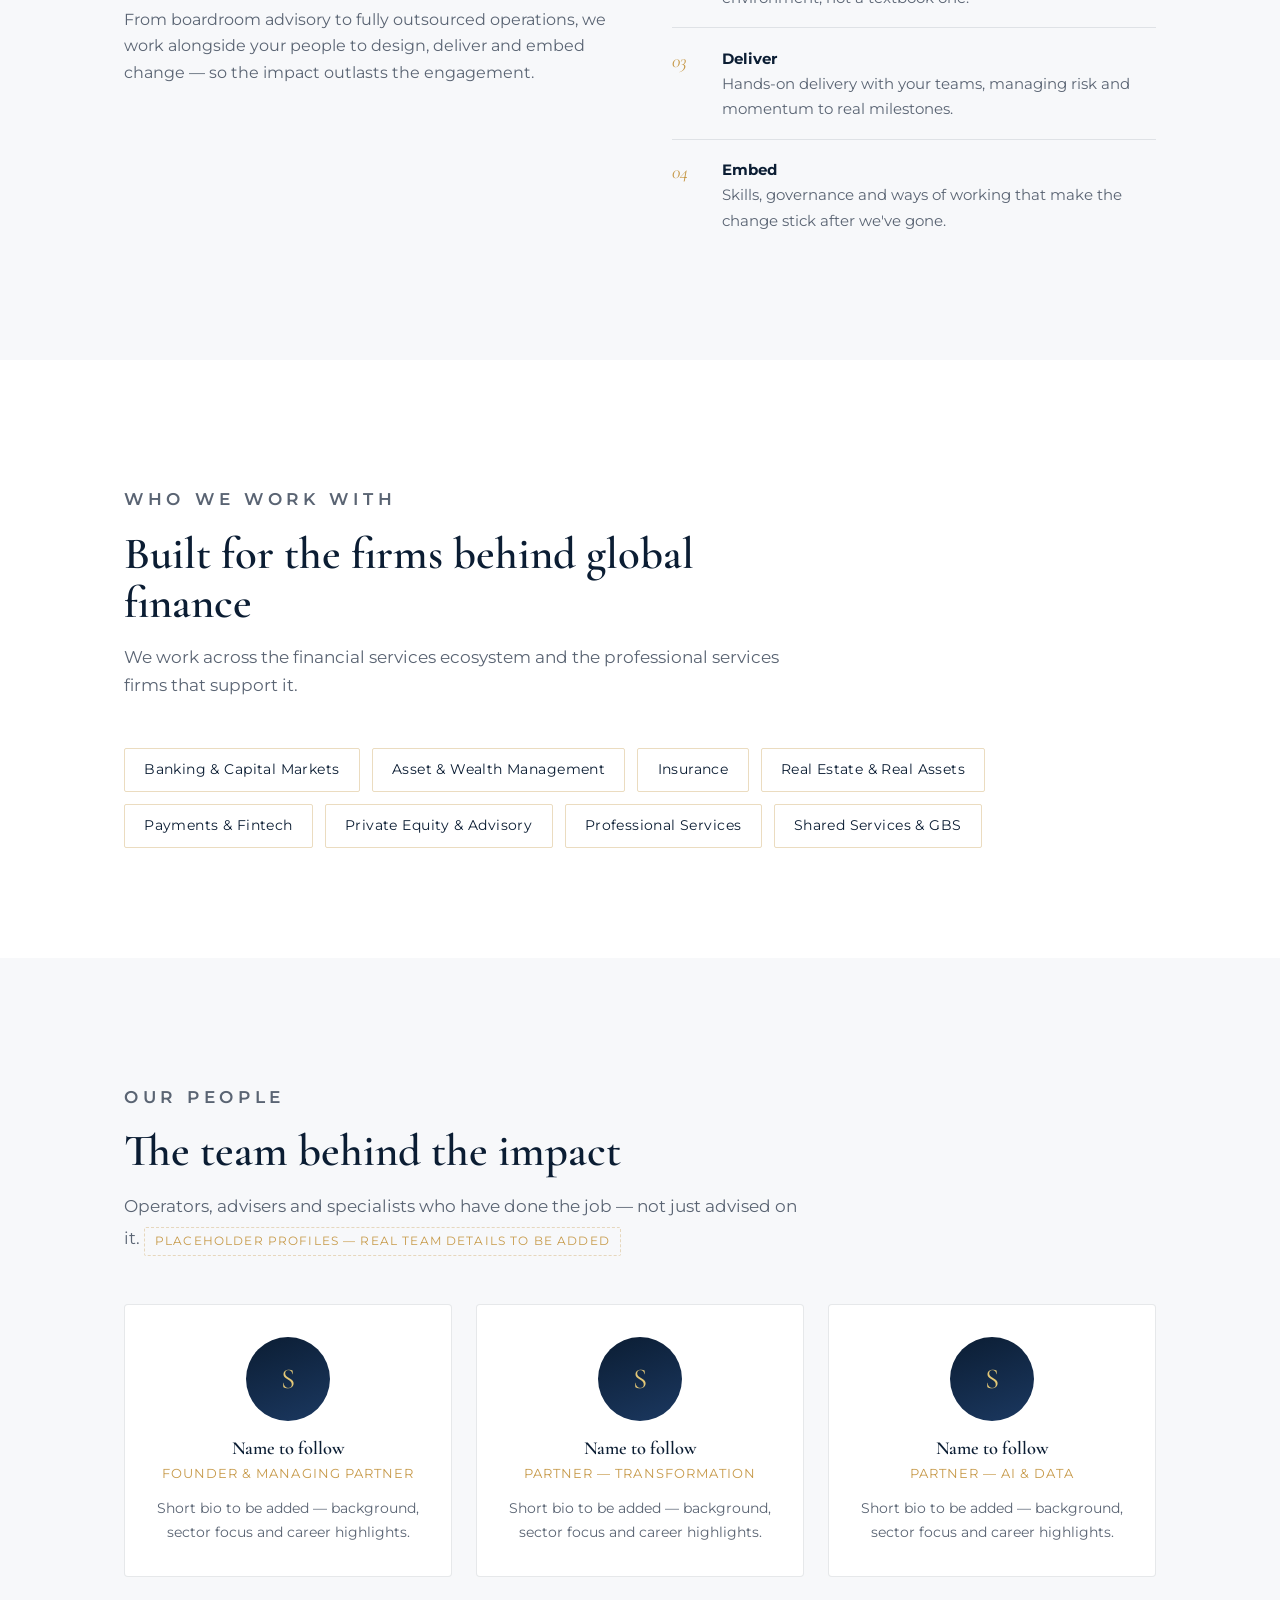
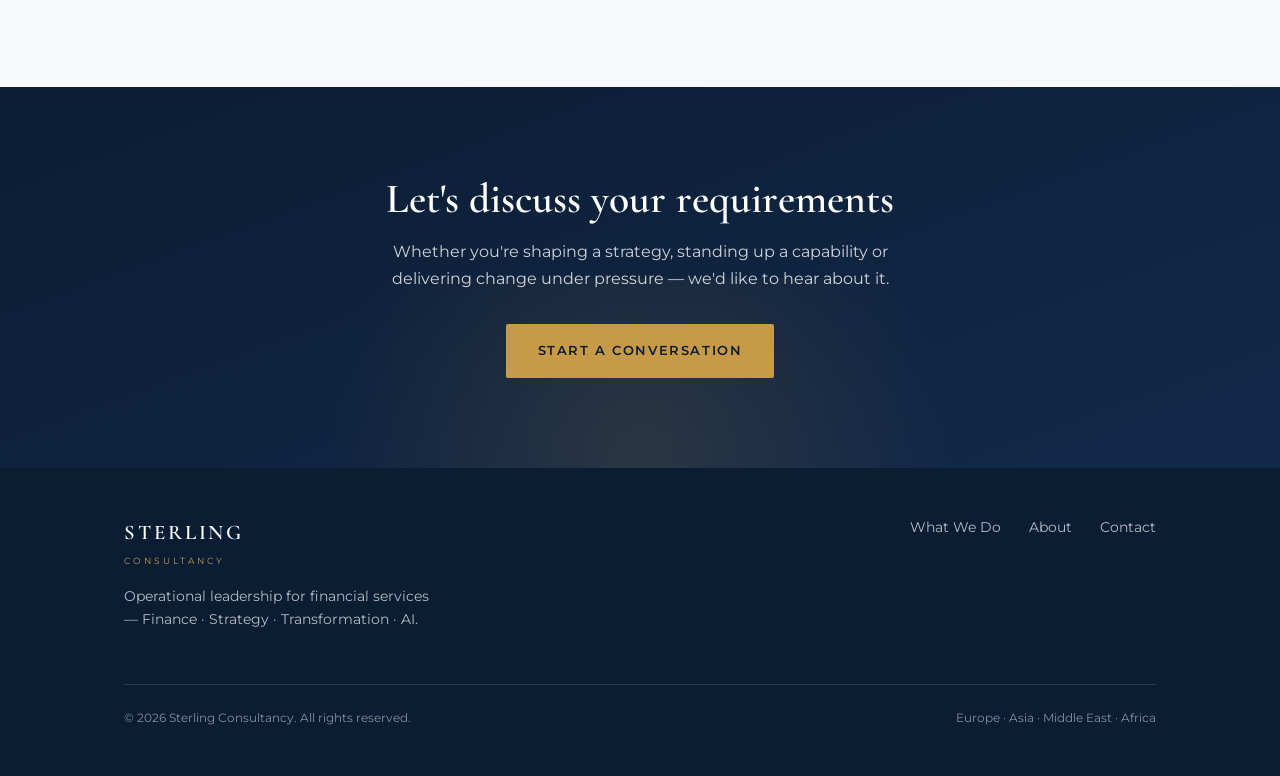
==== commit 5672c4ec: "Use real logo (transparent) and add mobile nav menu - Replace placeholder SVG mark with the supplied" ====
--- a/about.html
+++ b/about.html
@@ -5,20 +5,21 @@
   <meta name="viewport" content="width=device-width, initial-scale=1.0" />
   <title>About — Sterling Consultancy</title>
   <meta name="description" content="Sterling Consultancy is an operator-led firm bringing insight, expertise and impact to financial services — with heritage in running financial operations and real-asset finance, now spanning strategy, transformation and AI." />
-  <link rel="icon" href="assets/logo-mark.svg" type="image/svg+xml" />
+  <link rel="icon" href="assets/logo.png" type="image/png" />
   <link rel="preconnect" href="https://fonts.googleapis.com" />
   <link rel="preconnect" href="https://fonts.gstatic.com" crossorigin />
   <link href="https://fonts.googleapis.com/css2?family=Cormorant+Garamond:ital,wght@0,500;0,600;1,500;1,600&family=Montserrat:wght@400;500;600&display=swap" rel="stylesheet" />
-  <link rel="stylesheet" href="assets/styles.css?v=3" />
+  <link rel="stylesheet" href="assets/styles.css?v=4" />
 </head>
 <body>
 
   <header class="site-header">
     <div class="container nav">
       <a class="brand" href="index.html" aria-label="Sterling Consultancy home">
-        <img src="assets/logo-mark.svg" alt="" />
+        <img src="assets/logo.png" alt="Sterling Consultancy" class="brand-mark" />
         <span class="brand-text"><span class="brand-name">STERLING</span><span class="brand-sub">Consultancy</span></span>
       </a>
+      <button class="nav-toggle" type="button" aria-label="Toggle menu" aria-expanded="false"><span></span><span></span><span></span></button>
       <nav class="nav-links" aria-label="Primary">
         <a href="services.html">What We Do</a>
         <a href="about.html" class="active" aria-current="page">About</a>
@@ -158,5 +159,6 @@
     </div>
   </footer>
 
+  <script src="assets/nav.js?v=1" defer></script>
 </body>
 </html>
--- a/assets/styles.css
+++ b/assets/styles.css
@@ -94,7 +94,7 @@
   height: 76px;
 }
 .brand { display: flex; align-items: center; gap: 14px; }
-.brand img { height: 46px; width: auto; display: block; }
+.brand img { height: 50px; width: auto; display: block; }
 .brand-text { display: flex; flex-direction: column; line-height: 1; }
 .brand-name {
   font-family: var(--serif); font-size: 1.5rem; font-weight: 600;
@@ -111,7 +111,14 @@
 }
 .nav-links a:not(.btn):hover { color: var(--gold); }
 .nav-links a.active:not(.btn) { color: var(--gold); }
-.nav-toggle { display: none; background: none; border: 0; cursor: pointer; }
+.nav-toggle {
+  display: none; flex-direction: column; justify-content: center; gap: 5px;
+  width: 44px; height: 44px; padding: 10px; background: none; border: 0; cursor: pointer;
+}
+.nav-toggle span { display: block; width: 100%; height: 2px; border-radius: 2px; background: var(--navy); transition: transform 0.25s ease, opacity 0.2s ease; }
+.nav-toggle.open span:nth-child(1) { transform: translateY(7px) rotate(45deg); }
+.nav-toggle.open span:nth-child(2) { opacity: 0; }
+.nav-toggle.open span:nth-child(3) { transform: translateY(-7px) rotate(-45deg); }
 
 /* =========================================================================
    Hero
@@ -380,7 +387,18 @@
   .split { grid-template-columns: 1fr; }
   .team-grid { grid-template-columns: 1fr 1fr; }
   .service-row ul { grid-template-columns: 1fr; }
-  .nav-links { display: none; }
+  .nav-toggle { display: flex; }
+  .nav-links {
+    display: none;
+    position: absolute; top: 100%; left: 0; right: 0;
+    flex-direction: column; align-items: stretch; gap: 0;
+    background: #fff; border-top: 1px solid var(--line);
+    box-shadow: 0 14px 26px rgba(11, 29, 51, 0.10);
+    padding: 6px var(--pad) 18px;
+  }
+  .nav-links.open { display: flex; }
+  .nav-links a:not(.btn) { padding: 15px 2px; border-bottom: 1px solid var(--line); font-size: 0.9rem; }
+  .nav-links a.btn { margin-top: 14px; text-align: center; }
 }
 @media (max-width: 560px) {
   .grid.cols-3 { grid-template-columns: 1fr; }
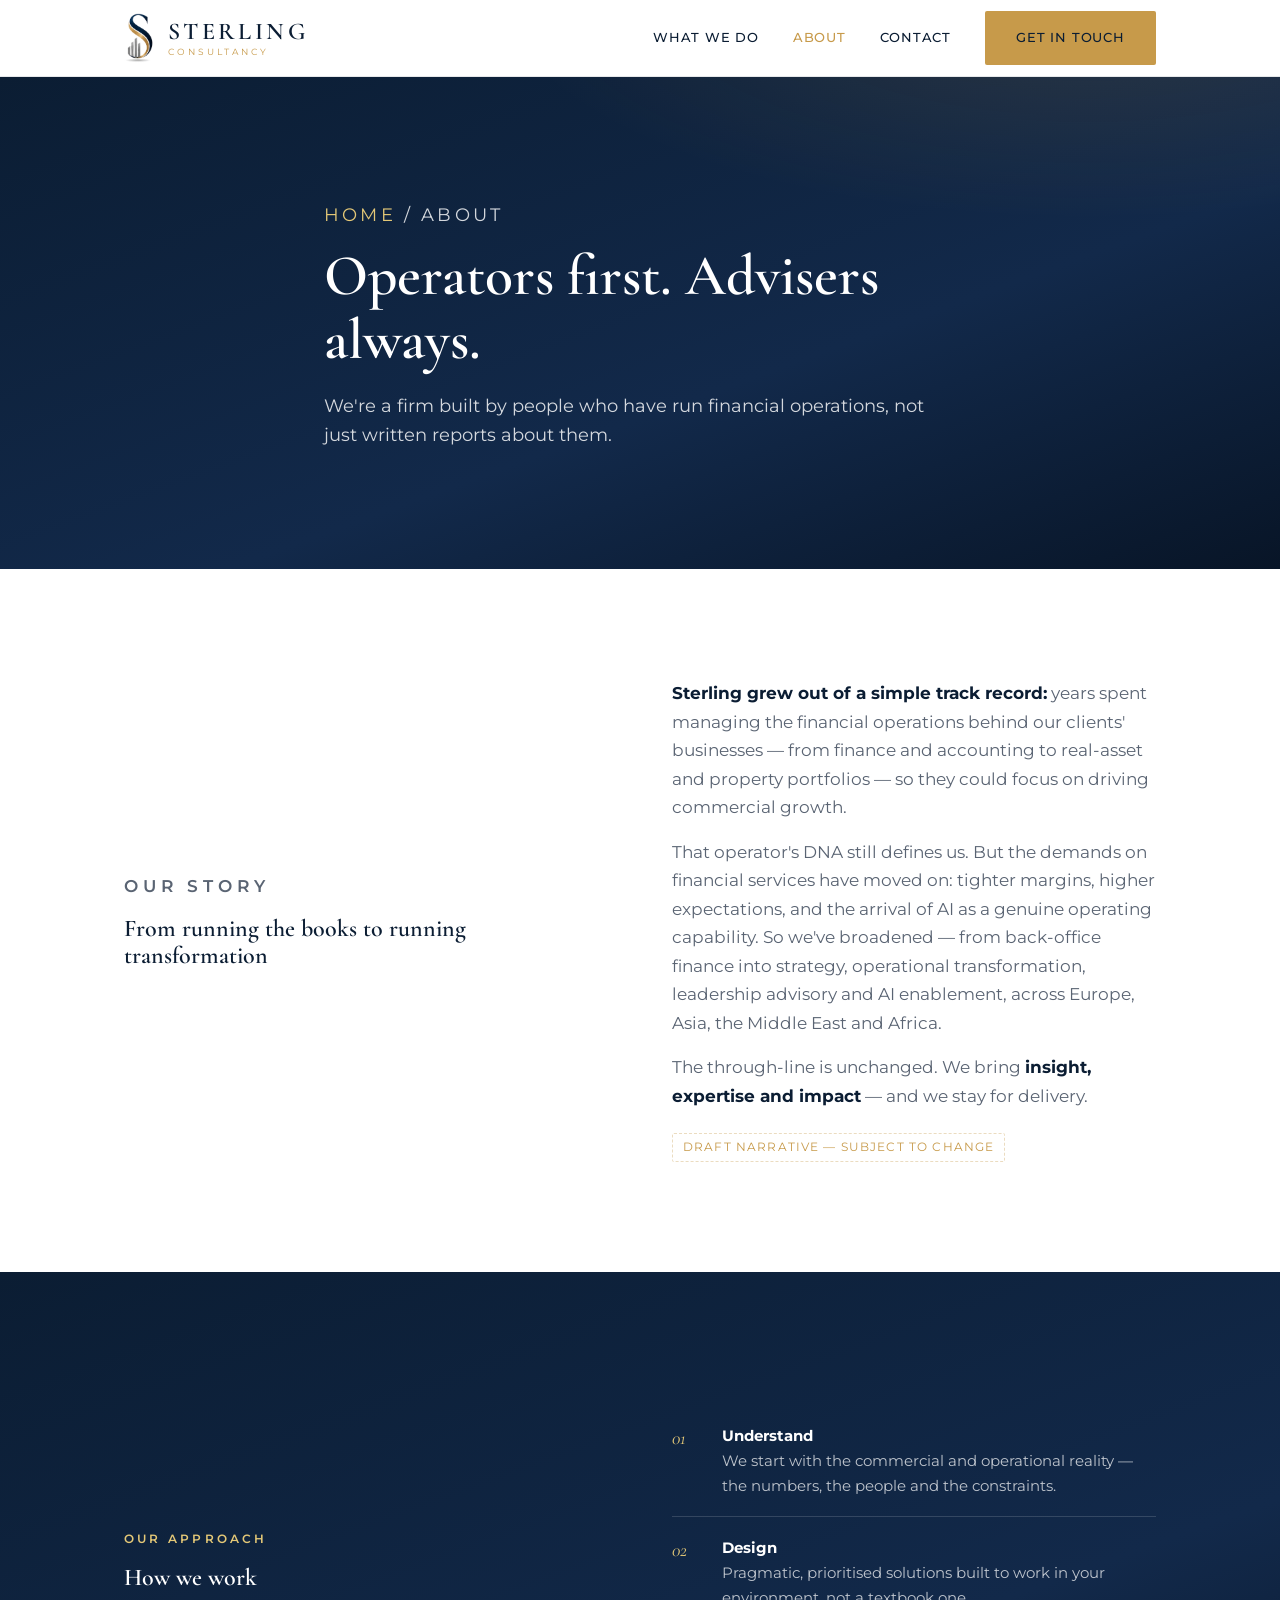
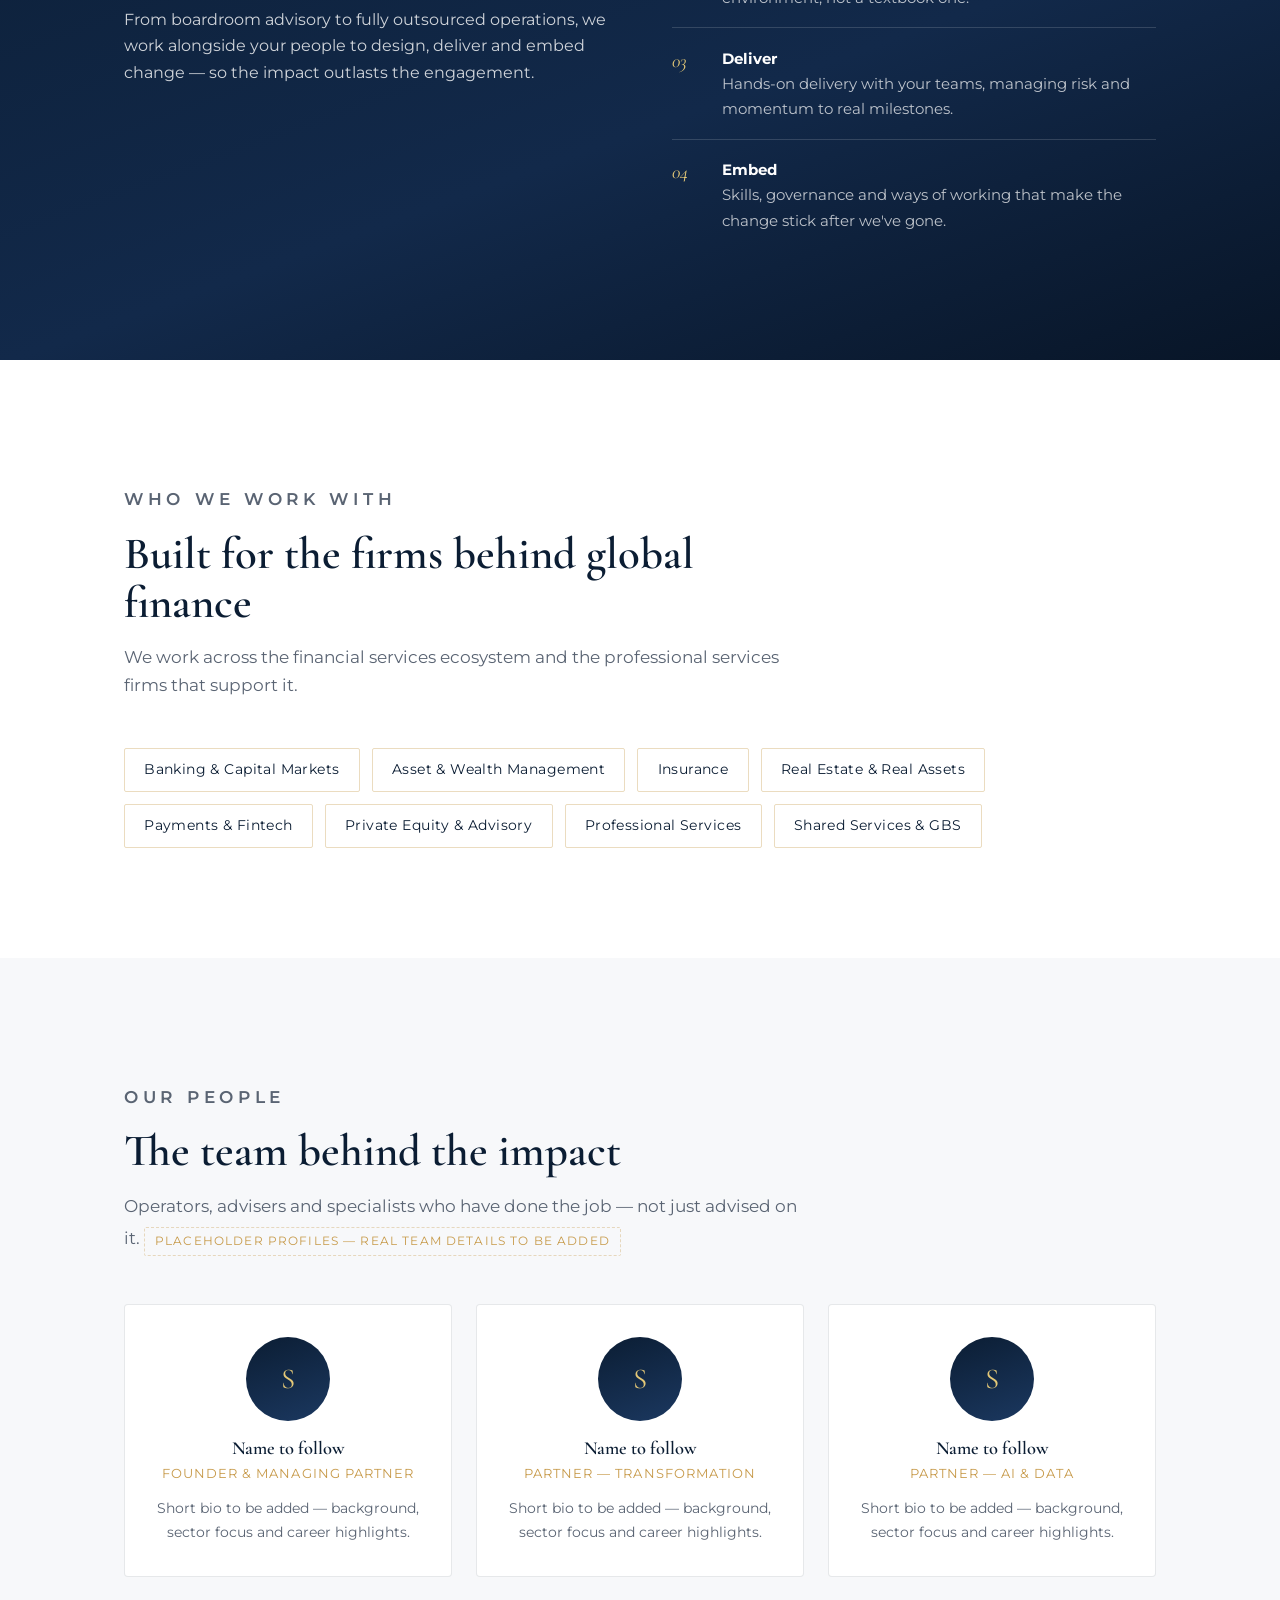
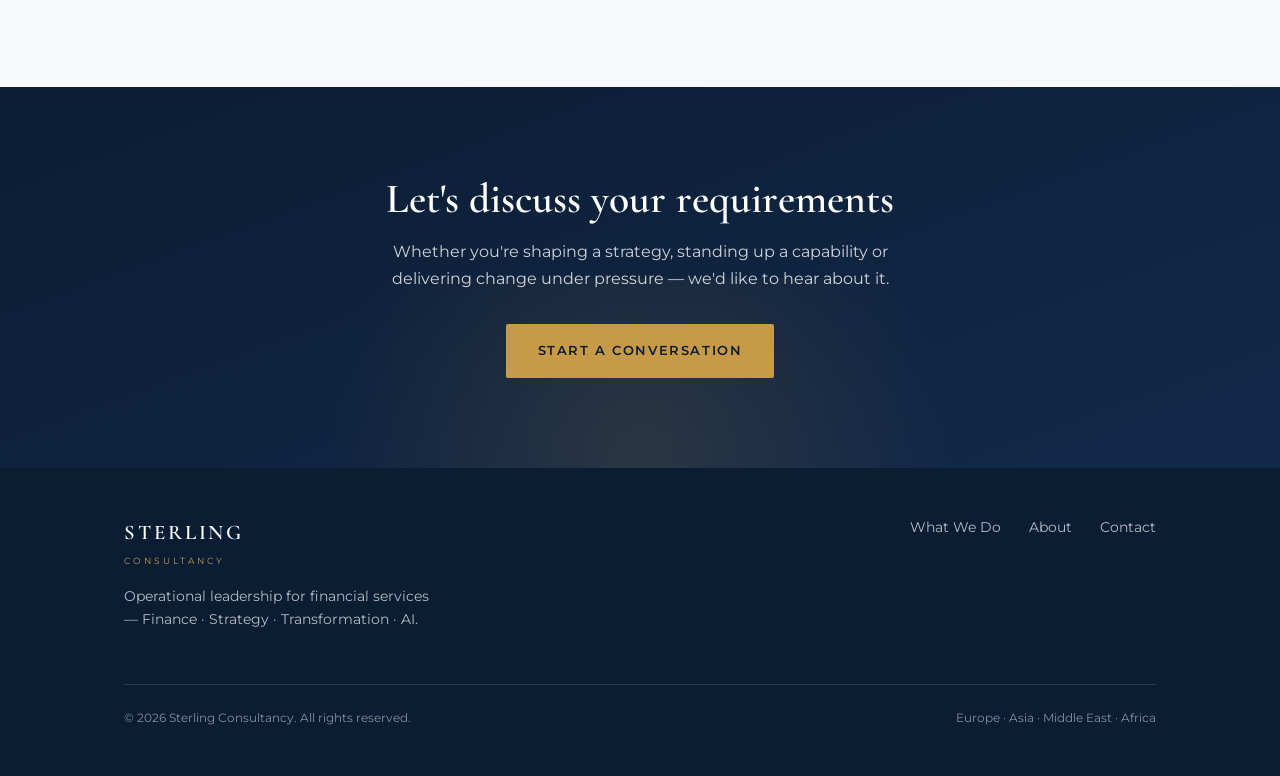
==== commit c8326b42: "Add navy band to About page (How we work section) Make the About 'Our Approach' section navy via a r" ====
--- a/about.html
+++ b/about.html
@@ -9,7 +9,7 @@
   <link rel="preconnect" href="https://fonts.googleapis.com" />
   <link rel="preconnect" href="https://fonts.gstatic.com" crossorigin />
   <link href="https://fonts.googleapis.com/css2?family=Cormorant+Garamond:ital,wght@0,500;0,600;1,500;1,600&family=Montserrat:wght@400;500;600&display=swap" rel="stylesheet" />
-  <link rel="stylesheet" href="assets/styles.css?v=4" />
+  <link rel="stylesheet" href="assets/styles.css?v=6" />
 </head>
 <body>
 
@@ -55,12 +55,12 @@
   </section>
 
   <!-- ================= APPROACH ================= -->
-  <section class="section alt" id="approach">
+  <section class="section dark" id="approach">
     <div class="container split">
       <div>
         <p class="eyebrow">Our Approach</p>
         <h2>How we work</h2>
-        <p style="color:var(--muted); margin-top:1rem;">
+        <p style="margin-top:1rem;">
           From boardroom advisory to fully outsourced operations, we work alongside your people
           to design, deliver and embed change — so the impact outlasts the engagement.
         </p>
--- a/assets/styles.css
+++ b/assets/styles.css
@@ -289,10 +289,19 @@
    ========================================================================= */
 .service-row {
   display: grid; grid-template-columns: 90px 1fr; gap: clamp(20px, 4vw, 48px);
-  padding-block: clamp(34px, 5vw, 52px); border-top: 1px solid var(--line);
-  align-items: start;
-}
-.service-row:first-of-type { border-top: 0; }
+  padding: clamp(28px, 4vw, 46px); margin-bottom: 22px; border-radius: 6px;
+  border: 1px solid var(--line); background: #fff; align-items: start;
+}
+/* Alternate rows in navy to break up the white */
+.service-row:nth-child(even) {
+  background: linear-gradient(160deg, var(--navy) 0%, var(--navy-800) 100%);
+  border-color: transparent; color: #fff;
+}
+.service-row:nth-child(even) h3 { color: #fff; }
+.service-row:nth-child(even) .lead { color: rgba(255,255,255,0.82); }
+.service-row:nth-child(even) li { color: rgba(255,255,255,0.9); }
+.service-row:nth-child(even) .s-num { color: var(--gold-soft); }
+.service-row:nth-child(even) .row-icon { color: var(--gold-soft); }
 .service-row .s-col { display: flex; flex-direction: column; align-items: flex-start; gap: 12px; }
 .service-row .s-num { font-family: var(--serif); font-style: italic; font-size: 2.4rem; color: var(--gold); line-height: 1; }
 .service-row .row-icon { display: inline-flex; width: 44px; height: 44px; color: var(--gold); flex: none; }
@@ -326,6 +335,39 @@
 .team-card h3 { font-size: 1.15rem; color: var(--navy); }
 .team-card .role { color: var(--gold); font-size: 0.82rem; letter-spacing: 0.08em; text-transform: uppercase; margin-top: 4px; }
 .team-card p { color: var(--muted); font-size: 0.9rem; margin-top: 0.8rem; margin-bottom: 0; }
+
+/* =========================================================================
+   Generic dark section
+   ========================================================================= */
+.section.dark {
+  background: linear-gradient(160deg, var(--navy) 0%, var(--navy-800) 60%, #081527 100%);
+  color: #fff;
+}
+.section.dark .eyebrow { color: var(--gold-soft); }
+.section.dark h2 { color: #fff; }
+.section.dark p { color: rgba(255,255,255,0.8); }
+.section.dark .approach-list li { border-color: rgba(255,255,255,0.15); }
+.section.dark .approach-list .step { color: var(--gold-soft); }
+.section.dark .approach-list strong { color: #fff; }
+.section.dark .approach-list span { color: rgba(255,255,255,0.72); }
+
+/* =========================================================================
+   Services section — dark variant (home)
+   ========================================================================= */
+.section.services-dark {
+  background: linear-gradient(160deg, var(--navy) 0%, var(--navy-800) 60%, #081527 100%);
+  color: #fff;
+}
+.services-dark .eyebrow { color: var(--gold-soft); }
+.services-dark .section-head h2 { color: #fff; }
+.services-dark .section-head p { color: rgba(255,255,255,0.75); }
+.services-dark .grid { background: rgba(255,255,255,0.10); border-color: rgba(255,255,255,0.12); }
+.services-dark .card { background: #0f2440; }
+.services-dark .card:hover { background: #16294a; }
+.services-dark .card h3 { color: #fff; }
+.services-dark .card p { color: rgba(255,255,255,0.72); }
+.services-dark .card .num { color: rgba(228,200,119,0.45); }
+.services-dark .card-icon { color: var(--gold-soft); }
 
 /* =========================================================================
    Global reach (dark, with globe)
